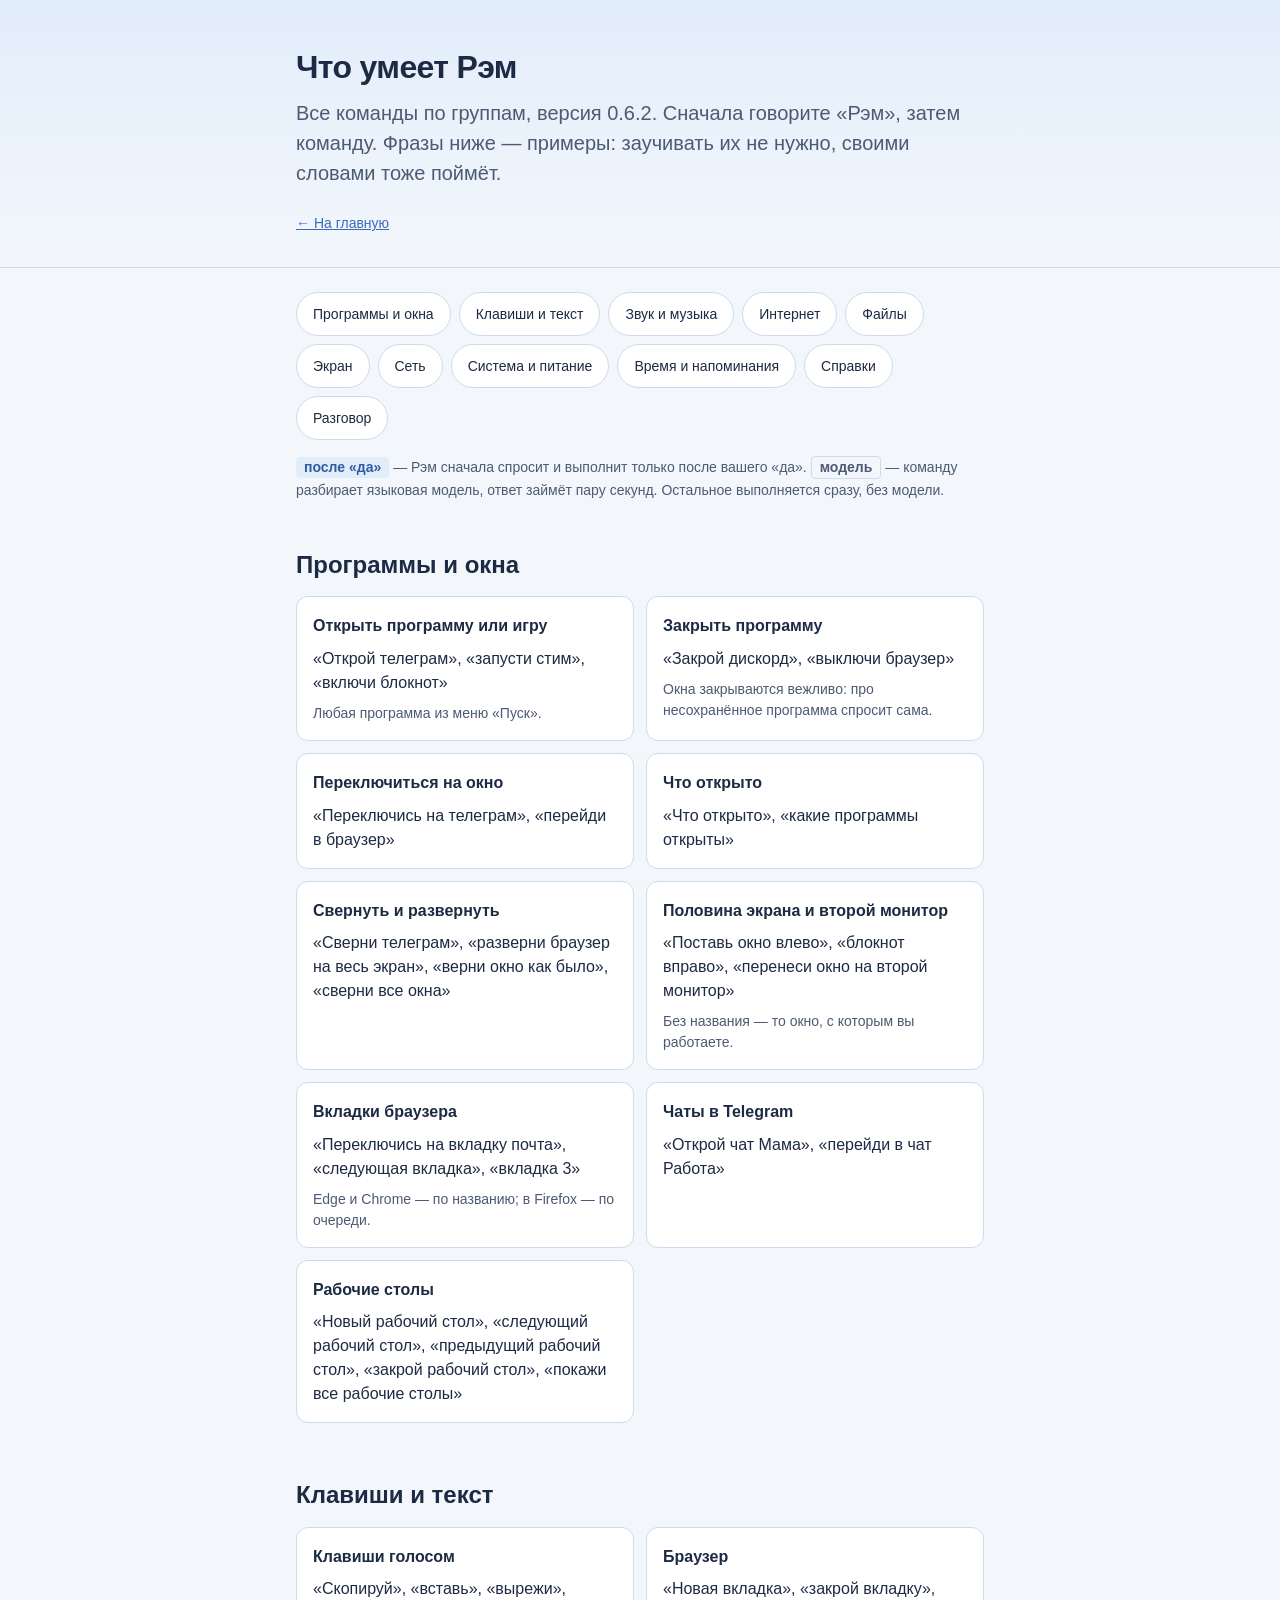
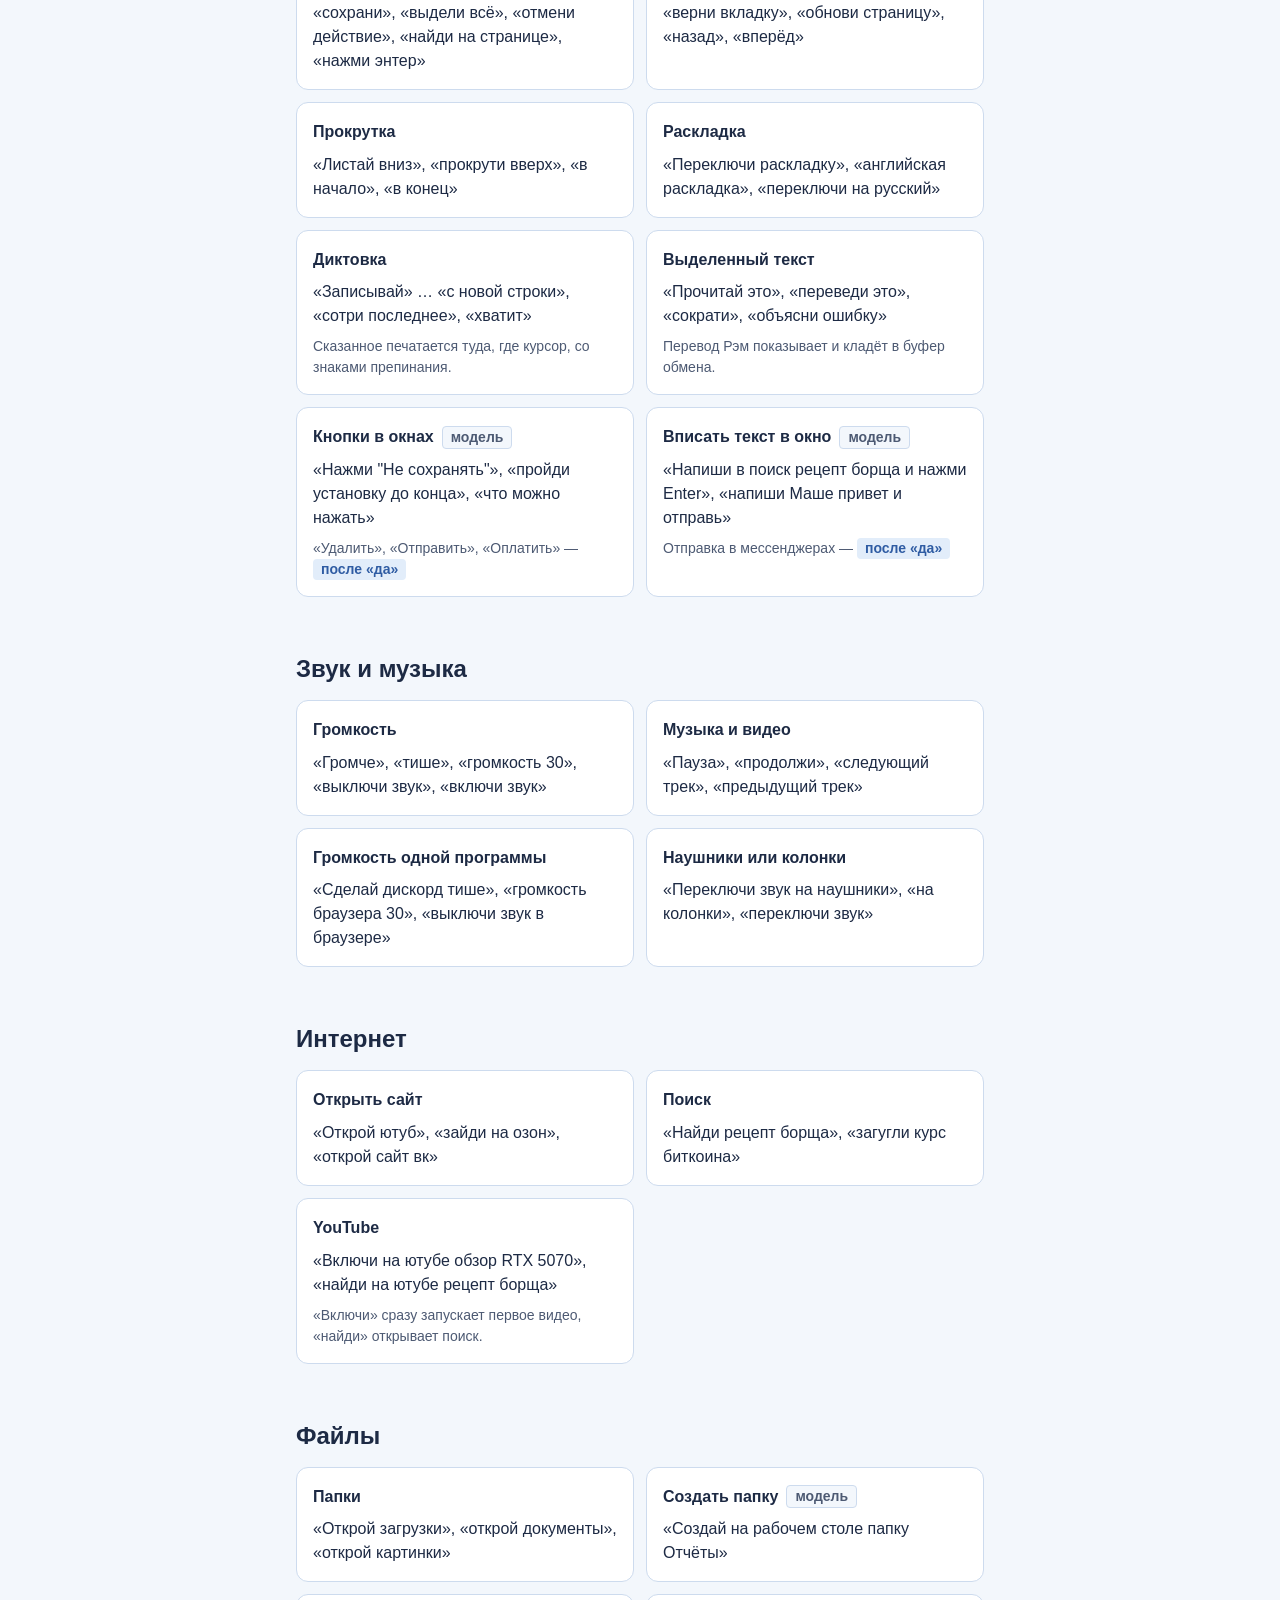
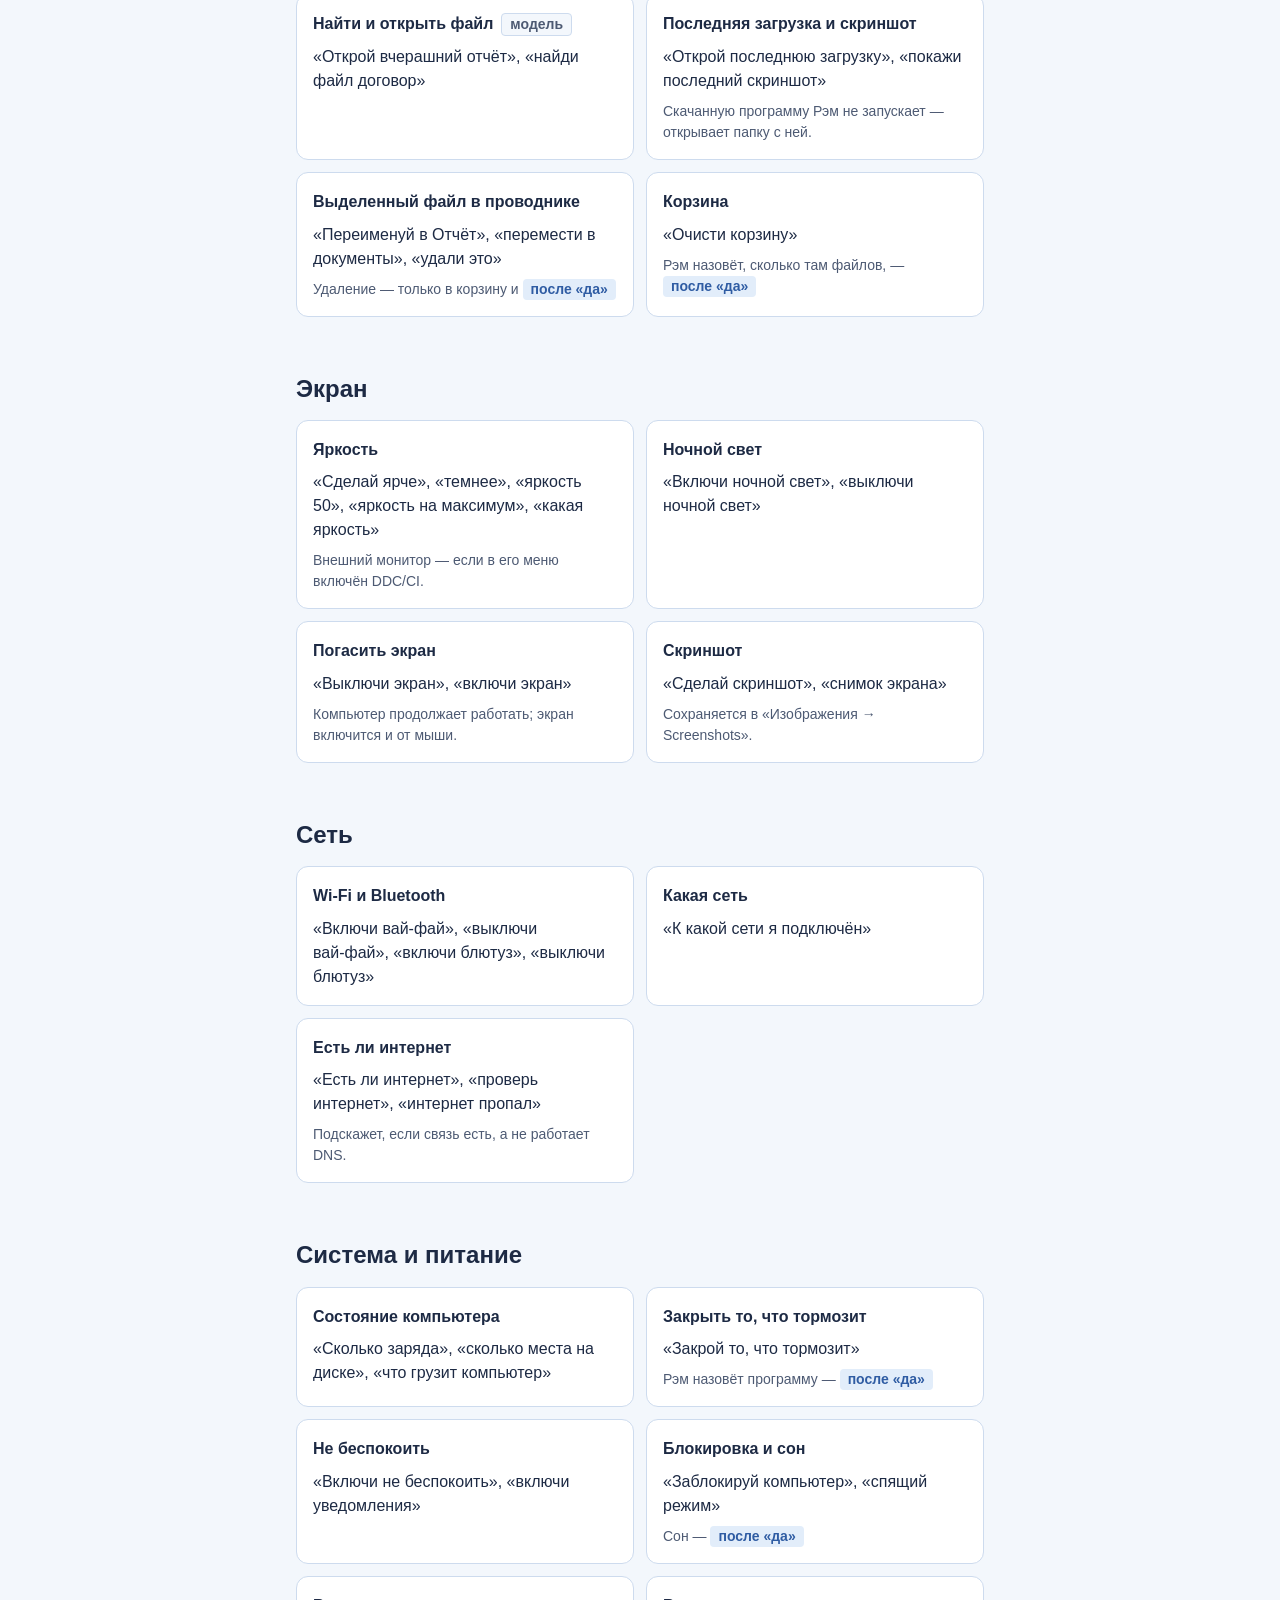
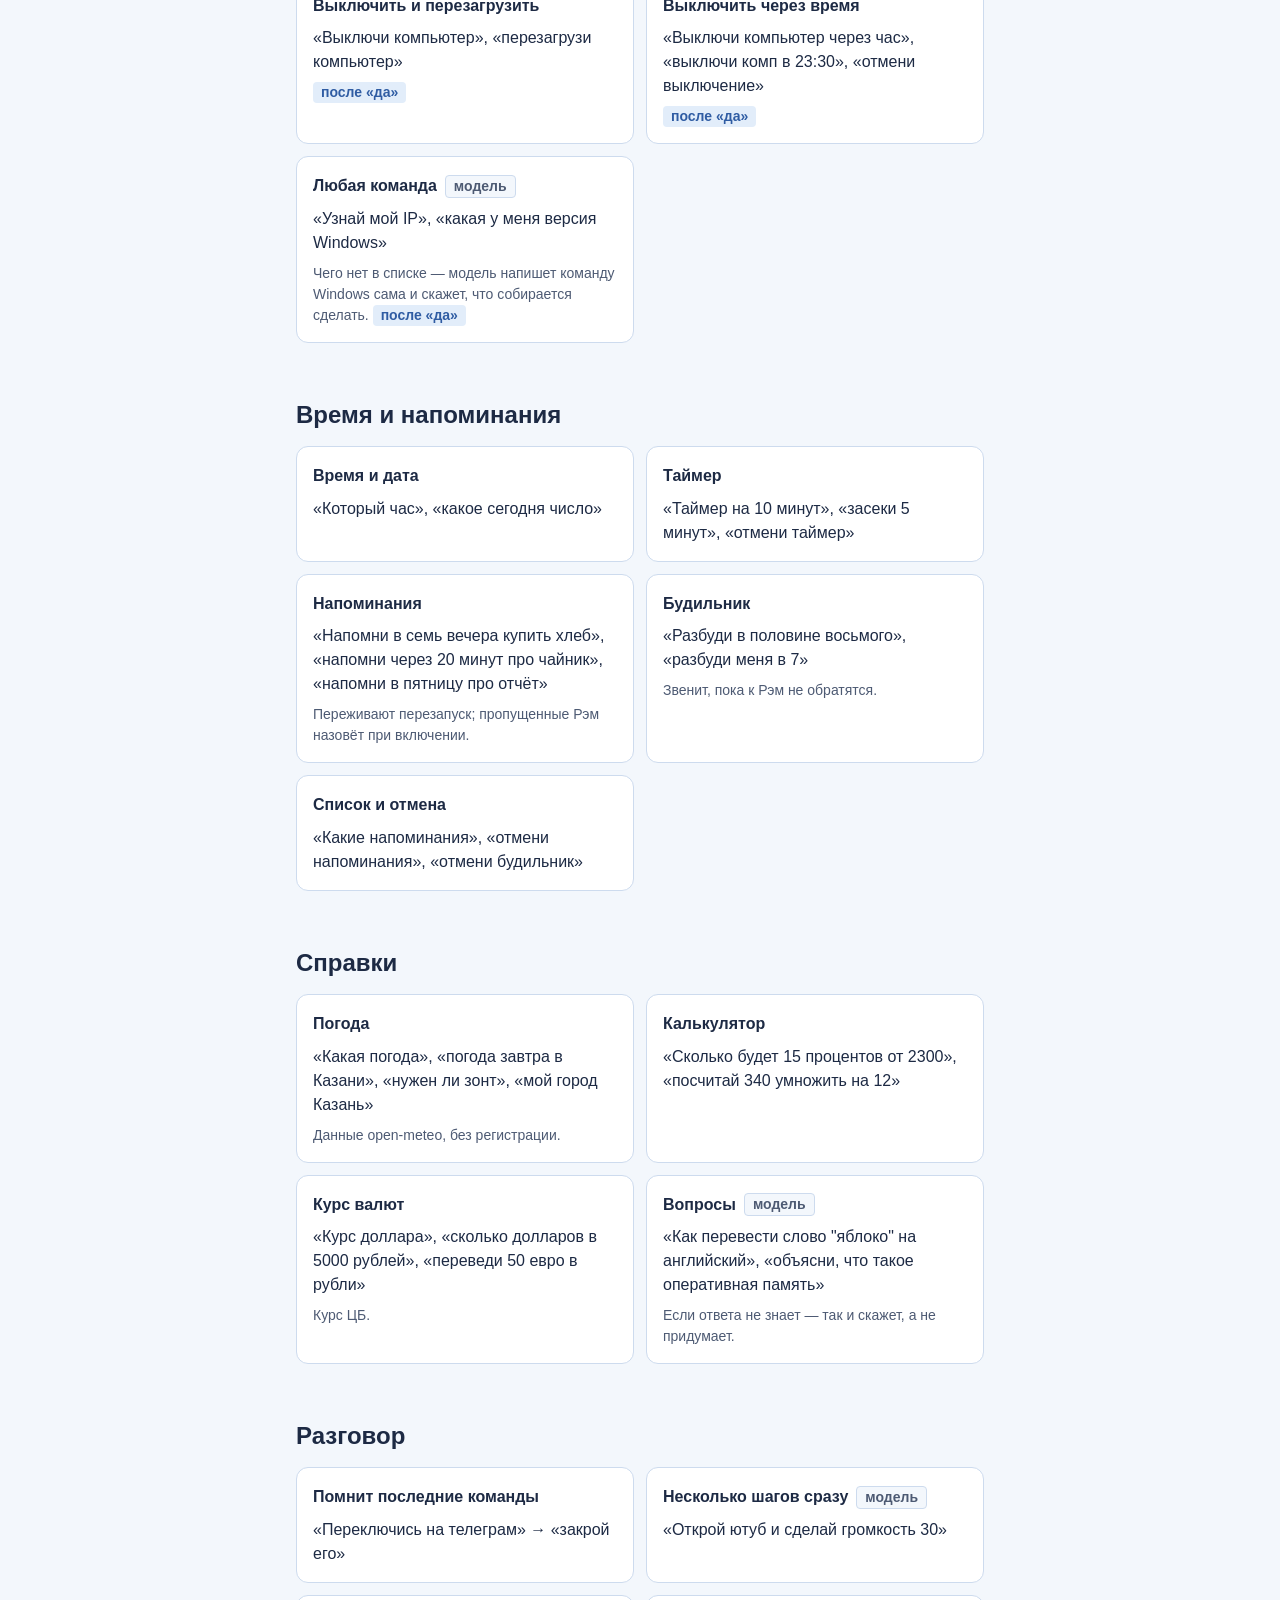
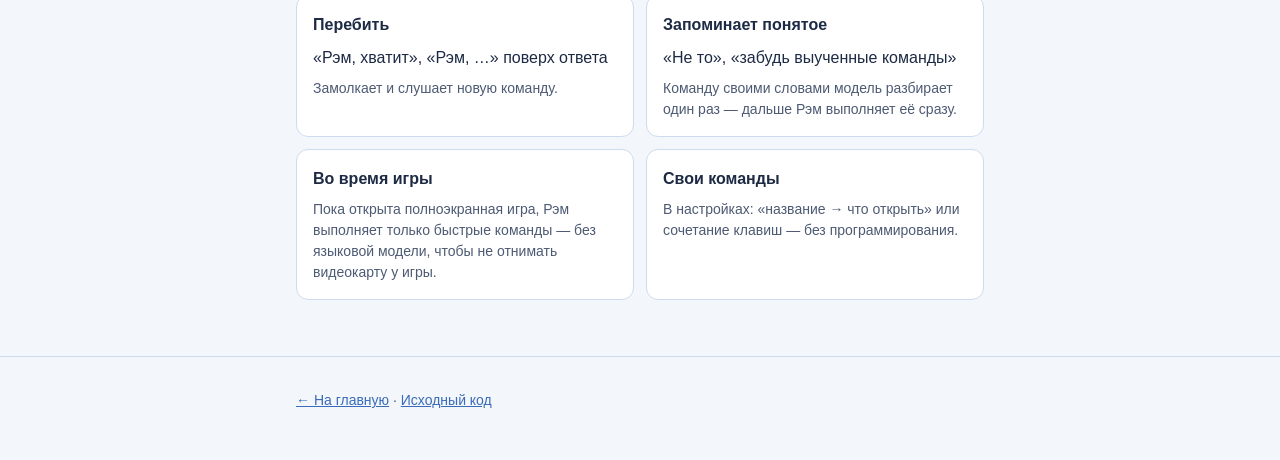
==== docs/commands.html @ add79f05 "Сайт: страница «Что умеет Рэм» — все команды по группам, ссылка с главной" ====
<!doctype html>
<html lang="ru">
<head>
<meta charset="utf-8">
<meta name="viewport" content="width=device-width, initial-scale=1">
<title>Что умеет Рэм — все команды</title>
<meta name="description" content="Все команды голосового помощника Рэм по группам: программы и окна, звук, файлы, экран, сеть, система, время, справки.">
<meta name="theme-color" content="#e2edfa">
<link rel="icon" href="icon.png" type="image/png">
<link rel="apple-touch-icon" href="apple-touch-icon.png">
<link rel="stylesheet" href="style.css">
</head>
<body>
<header class="hero">
  <div class="wrap">
    <h1>Что умеет Рэм</h1>
    <p class="lead">Все команды по группам, версия 0.6.2. Сначала говорите «Рэм», затем команду. Фразы ниже — примеры: заучивать их не нужно, своими словами тоже поймёт.</p>
    <p class="meta"><a href="./">← На главную</a></p>
  </div>
</header>

<main class="wrap">
  <nav class="toc" aria-label="Группы команд">
    <a href="#apps">Программы и окна</a>
    <a href="#keys">Клавиши и текст</a>
    <a href="#sound">Звук и музыка</a>
    <a href="#web">Интернет</a>
    <a href="#files">Файлы</a>
    <a href="#screen">Экран</a>
    <a href="#net">Сеть</a>
    <a href="#system">Система и питание</a>
    <a href="#time">Время и напоминания</a>
    <a href="#info">Справки</a>
    <a href="#talk">Разговор</a>
  </nav>

  <p class="hint"><span class="tag">после «да»</span> — Рэм сначала спросит и выполнит только после вашего «да». <span class="tag tag-model">модель</span> — команду разбирает языковая модель, ответ займёт пару секунд. Остальное выполняется сразу, без модели.</p>

  <section id="apps">
    <h2>Программы и окна</h2>
    <div class="cmds">
      <div class="cmd"><h3>Открыть программу или игру</h3><p class="say">«Открой телеграм», «запусти стим», «включи блокнот»</p><p>Любая программа из меню «Пуск».</p></div>
      <div class="cmd"><h3>Закрыть программу</h3><p class="say">«Закрой дискорд», «выключи браузер»</p><p>Окна закрываются вежливо: про несохранённое программа спросит сама.</p></div>
      <div class="cmd"><h3>Переключиться на окно</h3><p class="say">«Переключись на телеграм», «перейди в браузер»</p></div>
      <div class="cmd"><h3>Что открыто</h3><p class="say">«Что открыто», «какие программы открыты»</p></div>
      <div class="cmd"><h3>Свернуть и развернуть</h3><p class="say">«Сверни телеграм», «разверни браузер на весь экран», «верни окно как было», «сверни все окна»</p></div>
      <div class="cmd"><h3>Половина экрана и второй монитор</h3><p class="say">«Поставь окно влево», «блокнот вправо», «перенеси окно на второй монитор»</p><p>Без названия — то окно, с которым вы работаете.</p></div>
      <div class="cmd"><h3>Вкладки браузера</h3><p class="say">«Переключись на вкладку почта», «следующая вкладка», «вкладка 3»</p><p>Edge и Chrome — по названию; в Firefox — по очереди.</p></div>
      <div class="cmd"><h3>Чаты в Telegram</h3><p class="say">«Открой чат Мама», «перейди в чат Работа»</p></div>
      <div class="cmd"><h3>Рабочие столы</h3><p class="say">«Новый рабочий стол», «следующий рабочий стол», «предыдущий рабочий стол», «закрой рабочий стол», «покажи все рабочие столы»</p></div>
    </div>
  </section>

  <section id="keys">
    <h2>Клавиши и текст</h2>
    <div class="cmds">
      <div class="cmd"><h3>Клавиши голосом</h3><p class="say">«Скопируй», «вставь», «вырежи», «сохрани», «выдели всё», «отмени действие», «найди на странице», «нажми энтер»</p></div>
      <div class="cmd"><h3>Браузер</h3><p class="say">«Новая вкладка», «закрой вкладку», «верни вкладку», «обнови страницу», «назад», «вперёд»</p></div>
      <div class="cmd"><h3>Прокрутка</h3><p class="say">«Листай вниз», «прокрути вверх», «в начало», «в конец»</p></div>
      <div class="cmd"><h3>Раскладка</h3><p class="say">«Переключи раскладку», «английская раскладка», «переключи на русский»</p></div>
      <div class="cmd"><h3>Диктовка</h3><p class="say">«Записывай» … «с новой строки», «сотри последнее», «хватит»</p><p>Сказанное печатается туда, где курсор, со знаками препинания.</p></div>
      <div class="cmd"><h3>Выделенный текст</h3><p class="say">«Прочитай это», «переведи это», «сократи», «объясни ошибку»</p><p>Перевод Рэм показывает и кладёт в буфер обмена.</p></div>
      <div class="cmd"><h3>Кнопки в окнах <span class="tag tag-model">модель</span></h3><p class="say">«Нажми "Не сохранять"», «пройди установку до конца», «что можно нажать»</p><p>«Удалить», «Отправить», «Оплатить» — <span class="tag">после «да»</span></p></div>
      <div class="cmd"><h3>Вписать текст в окно <span class="tag tag-model">модель</span></h3><p class="say">«Напиши в поиск рецепт борща и нажми Enter», «напиши Маше привет и отправь»</p><p>Отправка в мессенджерах — <span class="tag">после «да»</span></p></div>
    </div>
  </section>

  <section id="sound">
    <h2>Звук и музыка</h2>
    <div class="cmds">
      <div class="cmd"><h3>Громкость</h3><p class="say">«Громче», «тише», «громкость 30», «выключи звук», «включи звук»</p></div>
      <div class="cmd"><h3>Музыка и видео</h3><p class="say">«Пауза», «продолжи», «следующий трек», «предыдущий трек»</p></div>
      <div class="cmd"><h3>Громкость одной программы</h3><p class="say">«Сделай дискорд тише», «громкость браузера 30», «выключи звук в браузере»</p></div>
      <div class="cmd"><h3>Наушники или колонки</h3><p class="say">«Переключи звук на наушники», «на колонки», «переключи звук»</p></div>
    </div>
  </section>

  <section id="web">
    <h2>Интернет</h2>
    <div class="cmds">
      <div class="cmd"><h3>Открыть сайт</h3><p class="say">«Открой ютуб», «зайди на озон», «открой сайт вк»</p></div>
      <div class="cmd"><h3>Поиск</h3><p class="say">«Найди рецепт борща», «загугли курс биткоина»</p></div>
      <div class="cmd"><h3>YouTube</h3><p class="say">«Включи на ютубе обзор RTX 5070», «найди на ютубе рецепт борща»</p><p>«Включи» сразу запускает первое видео, «найди» открывает поиск.</p></div>
    </div>
  </section>

  <section id="files">
    <h2>Файлы</h2>
    <div class="cmds">
      <div class="cmd"><h3>Папки</h3><p class="say">«Открой загрузки», «открой документы», «открой картинки»</p></div>
      <div class="cmd"><h3>Создать папку <span class="tag tag-model">модель</span></h3><p class="say">«Создай на рабочем столе папку Отчёты»</p></div>
      <div class="cmd"><h3>Найти и открыть файл <span class="tag tag-model">модель</span></h3><p class="say">«Открой вчерашний отчёт», «найди файл договор»</p></div>
      <div class="cmd"><h3>Последняя загрузка и скриншот</h3><p class="say">«Открой последнюю загрузку», «покажи последний скриншот»</p><p>Скачанную программу Рэм не запускает — открывает папку с ней.</p></div>
      <div class="cmd"><h3>Выделенный файл в проводнике</h3><p class="say">«Переименуй в Отчёт», «перемести в документы», «удали это»</p><p>Удаление — только в корзину и <span class="tag">после «да»</span></p></div>
      <div class="cmd"><h3>Корзина</h3><p class="say">«Очисти корзину»</p><p>Рэм назовёт, сколько там файлов, — <span class="tag">после «да»</span></p></div>
    </div>
  </section>

  <section id="screen">
    <h2>Экран</h2>
    <div class="cmds">
      <div class="cmd"><h3>Яркость</h3><p class="say">«Сделай ярче», «темнее», «яркость 50», «яркость на максимум», «какая яркость»</p><p>Внешний монитор — если в его меню включён DDC/CI.</p></div>
      <div class="cmd"><h3>Ночной свет</h3><p class="say">«Включи ночной свет», «выключи ночной свет»</p></div>
      <div class="cmd"><h3>Погасить экран</h3><p class="say">«Выключи экран», «включи экран»</p><p>Компьютер продолжает работать; экран включится и от мыши.</p></div>
      <div class="cmd"><h3>Скриншот</h3><p class="say">«Сделай скриншот», «снимок экрана»</p><p>Сохраняется в «Изображения → Screenshots».</p></div>
    </div>
  </section>

  <section id="net">
    <h2>Сеть</h2>
    <div class="cmds">
      <div class="cmd"><h3>Wi‑Fi и Bluetooth</h3><p class="say">«Включи вай‑фай», «выключи вай‑фай», «включи блютуз», «выключи блютуз»</p></div>
      <div class="cmd"><h3>Какая сеть</h3><p class="say">«К какой сети я подключён»</p></div>
      <div class="cmd"><h3>Есть ли интернет</h3><p class="say">«Есть ли интернет», «проверь интернет», «интернет пропал»</p><p>Подскажет, если связь есть, а не работает DNS.</p></div>
    </div>
  </section>

  <section id="system">
    <h2>Система и питание</h2>
    <div class="cmds">
      <div class="cmd"><h3>Состояние компьютера</h3><p class="say">«Сколько заряда», «сколько места на диске», «что грузит компьютер»</p></div>
      <div class="cmd"><h3>Закрыть то, что тормозит</h3><p class="say">«Закрой то, что тормозит»</p><p>Рэм назовёт программу — <span class="tag">после «да»</span></p></div>
      <div class="cmd"><h3>Не беспокоить</h3><p class="say">«Включи не беспокоить», «включи уведомления»</p></div>
      <div class="cmd"><h3>Блокировка и сон</h3><p class="say">«Заблокируй компьютер», «спящий режим»</p><p>Сон — <span class="tag">после «да»</span></p></div>
      <div class="cmd"><h3>Выключить и перезагрузить</h3><p class="say">«Выключи компьютер», «перезагрузи компьютер»</p><p><span class="tag">после «да»</span></p></div>
      <div class="cmd"><h3>Выключить через время</h3><p class="say">«Выключи компьютер через час», «выключи комп в 23:30», «отмени выключение»</p><p><span class="tag">после «да»</span></p></div>
      <div class="cmd"><h3>Любая команда <span class="tag tag-model">модель</span></h3><p class="say">«Узнай мой IP», «какая у меня версия Windows»</p><p>Чего нет в списке — модель напишет команду Windows сама и скажет, что собирается сделать. <span class="tag">после «да»</span></p></div>
    </div>
  </section>

  <section id="time">
    <h2>Время и напоминания</h2>
    <div class="cmds">
      <div class="cmd"><h3>Время и дата</h3><p class="say">«Который час», «какое сегодня число»</p></div>
      <div class="cmd"><h3>Таймер</h3><p class="say">«Таймер на 10 минут», «засеки 5 минут», «отмени таймер»</p></div>
      <div class="cmd"><h3>Напоминания</h3><p class="say">«Напомни в семь вечера купить хлеб», «напомни через 20 минут про чайник», «напомни в пятницу про отчёт»</p><p>Переживают перезапуск; пропущенные Рэм назовёт при включении.</p></div>
      <div class="cmd"><h3>Будильник</h3><p class="say">«Разбуди в половине восьмого», «разбуди меня в 7»</p><p>Звенит, пока к Рэм не обратятся.</p></div>
      <div class="cmd"><h3>Список и отмена</h3><p class="say">«Какие напоминания», «отмени напоминания», «отмени будильник»</p></div>
    </div>
  </section>

  <section id="info">
    <h2>Справки</h2>
    <div class="cmds">
      <div class="cmd"><h3>Погода</h3><p class="say">«Какая погода», «погода завтра в Казани», «нужен ли зонт», «мой город Казань»</p><p>Данные open-meteo, без регистрации.</p></div>
      <div class="cmd"><h3>Калькулятор</h3><p class="say">«Сколько будет 15 процентов от 2300», «посчитай 340 умножить на 12»</p></div>
      <div class="cmd"><h3>Курс валют</h3><p class="say">«Курс доллара», «сколько долларов в 5000 рублей», «переведи 50 евро в рубли»</p><p>Курс ЦБ.</p></div>
      <div class="cmd"><h3>Вопросы <span class="tag tag-model">модель</span></h3><p class="say">«Как перевести слово "яблоко" на английский», «объясни, что такое оперативная память»</p><p>Если ответа не знает — так и скажет, а не придумает.</p></div>
    </div>
  </section>

  <section id="talk">
    <h2>Разговор</h2>
    <div class="cmds">
      <div class="cmd"><h3>Помнит последние команды</h3><p class="say">«Переключись на телеграм» → «закрой его»</p></div>
      <div class="cmd"><h3>Несколько шагов сразу <span class="tag tag-model">модель</span></h3><p class="say">«Открой ютуб и сделай громкость 30»</p></div>
      <div class="cmd"><h3>Перебить</h3><p class="say">«Рэм, хватит», «Рэм, …» поверх ответа</p><p>Замолкает и слушает новую команду.</p></div>
      <div class="cmd"><h3>Запоминает понятое</h3><p class="say">«Не то», «забудь выученные команды»</p><p>Команду своими словами модель разбирает один раз — дальше Рэм выполняет её сразу.</p></div>
      <div class="cmd"><h3>Во время игры</h3><p>Пока открыта полноэкранная игра, Рэм выполняет только быстрые команды — без языковой модели, чтобы не отнимать видеокарту у игры.</p></div>
      <div class="cmd"><h3>Свои команды</h3><p>В настройках: «название → что открыть» или сочетание клавиш — без программирования.</p></div>
    </div>
  </section>
</main>

<footer><div class="wrap"><a href="./">← На главную</a> · <a href="https://github.com/KennyS44/rem-assistant">Исходный код</a></div></footer>
</body>
</html>
---- docs/style.css ----
/* Рэм — сайт. Шкалы: шрифт 14/16/20/24/32, отступы 4/8/12/16/24/32/48. */
:root {
  /* тема «Рем» — те же цвета, что в окнах программы (rem/look.py) */
  --bg: #f3f7fc;
  --surface: #ffffff;
  --line: #cddbee;
  --text: #1d2a44;      /* 13.6:1 на фоне */
  --muted: #4d5a73;     /* 6.6:1 */
  --accent: #3a6bb8;    /* 4.9:1 на фоне, белый текст на нём — 5.2:1 */
  --accent-dark: #2f5ca3;
  --accent-soft: #e2edfa;
  --font: -apple-system, BlinkMacSystemFont, "Segoe UI", Roboto, Arial, sans-serif;
  --mono: ui-monospace, "SF Mono", Consolas, monospace;
  --ease: cubic-bezier(0.22, 0.61, 0.36, 1);
}

* { box-sizing: border-box; }
html { -webkit-text-size-adjust: 100%; }
body { margin: 0; background: var(--bg); color: var(--text); font: 16px/1.6 var(--font); overflow-x: hidden; }
a { color: var(--accent); }
:focus-visible { outline: 2px solid var(--accent); outline-offset: 2px; border-radius: 4px; }

.wrap { max-width: 720px; margin: 0 auto; padding: 0 16px; }

/* ——— шапка ——— */
.hero { padding: 48px 0 32px; border-bottom: 1px solid var(--line);
        background: linear-gradient(180deg, var(--accent-soft), var(--bg)); }
.logo { display: block; margin-bottom: 16px; border-radius: 50%; box-shadow: 0 4px 16px rgba(58, 107, 184, 0.25); }
h1 { margin: 0 0 12px; font-size: 32px; line-height: 1.2; letter-spacing: -0.02em; }
.lead { margin: 0 0 24px; font-size: 20px; line-height: 1.5; color: var(--muted); }
.cta { display: flex; flex-wrap: wrap; gap: 12px; }
.meta { margin: 12px 0 0; font-size: 14px; color: var(--muted); }
.notice { margin: 24px 0 0; padding: 12px 16px; font-size: 14px; color: var(--muted);
          background: var(--surface); border-left: 3px solid var(--accent); border-radius: 0 8px 8px 0; }

.btn {
  display: inline-flex; align-items: center; min-height: 44px; padding: 8px 24px;
  font: 600 16px/1.25 var(--font); color: var(--text); text-decoration: none; text-align: center; background: var(--surface);
  border: 1px solid var(--line); border-radius: 8px;
  transition: background 0.2s var(--ease), border-color 0.2s var(--ease), transform 0.2s var(--ease);
}
.btn:hover { border-color: var(--accent); transform: translateY(-1px); }
.btn-primary { background: var(--accent); border-color: var(--accent); color: #fff; }
.btn-primary:hover { background: var(--accent-dark); border-color: var(--accent-dark); }

/* ——— разделы ——— */
section { padding: 32px 0 8px; }
h2 { margin: 0 0 16px; font-size: 24px; line-height: 1.3; }
h3 { margin: 0 0 8px; font-size: 16px; }
p { margin: 0 0 16px; }
strong { color: var(--text); }
code { font: 14px var(--mono); padding: 2px 4px; background: var(--surface); border: 1px solid var(--line); border-radius: 4px; }

.phrases { margin-bottom: 16px; }
.phrases p { margin: 0 0 8px; padding: 12px 16px; background: var(--surface); border-radius: 8px; }
.wake { color: var(--accent); font-weight: 600; }

.voices { display: grid; gap: 12px; margin-bottom: 16px; }
.voice { padding: 16px; background: var(--surface); border: 1px solid var(--line); border-radius: 12px; }
.voice p { margin: 0 0 12px; font-size: 14px; line-height: 1.5; color: var(--muted); }
.voice audio { display: block; width: 100%; height: 44px; color-scheme: light; }

.grid { display: grid; grid-template-columns: repeat(auto-fill, minmax(200px, 1fr)); gap: 12px; margin-bottom: 16px; }
.card { padding: 16px; background: var(--surface); border: 1px solid var(--line); border-radius: 12px; }
.card p { margin: 0; font-size: 14px; line-height: 1.5; color: var(--muted); }

.steps { margin: 0 0 16px; padding-left: 24px; }
.steps li { margin-bottom: 12px; }
.list { margin: 0 0 16px; padding-left: 24px; }
.list li { margin-bottom: 8px; }
.hint { font-size: 14px; color: var(--muted); }

.table-wrap { overflow-x: auto; margin-bottom: 16px; border: 1px solid var(--line); border-radius: 12px; }
table { width: 100%; border-collapse: collapse; font-size: 14px; }
th, td { padding: 12px; text-align: left; vertical-align: top; border-bottom: 1px solid var(--line); }
thead th { background: var(--surface); white-space: nowrap; }
tbody tr:last-child th, tbody tr:last-child td { border-bottom: 0; }
tbody th { font-weight: 600; white-space: nowrap; }

details { margin-bottom: 8px; padding: 0 16px; background: var(--surface); border-radius: 8px; }
summary { display: flex; align-items: center; min-height: 48px; padding: 12px 0; cursor: pointer; font-weight: 600; }
details p { margin: 0 0 16px; color: var(--muted); }
details, .phrases p { border: 1px solid var(--line); }

.shots { display: grid; grid-template-columns: repeat(auto-fit, minmax(280px, 1fr)); gap: 12px; margin-bottom: 16px; }
.shots figure { margin: 0; }
.shots img { display: block; max-width: 100%; height: auto; border: 1px solid var(--line); border-radius: 8px; }
.shots figcaption { margin-top: 8px; font-size: 14px; color: var(--muted); }

/* ——— все команды (commands.html) ——— */
.toc { display: flex; flex-wrap: wrap; gap: 8px; padding: 24px 0 16px; }
.toc a { display: inline-flex; align-items: center; min-height: 44px; padding: 8px 16px; font-size: 14px;
         text-decoration: none; color: var(--text); background: var(--surface); border: 1px solid var(--line);
         border-radius: 24px; transition: border-color 0.2s var(--ease), background 0.2s var(--ease); }
.toc a:hover { border-color: var(--accent); background: var(--accent-soft); }
html { scroll-behavior: smooth; }
section[id] { scroll-margin-top: 16px; }
.cmds { display: grid; grid-template-columns: repeat(auto-fill, minmax(320px, 1fr)); gap: 12px; margin-bottom: 16px; }
.cmd { padding: 16px; background: var(--surface); border: 1px solid var(--line); border-radius: 12px; }
.cmd h3 { display: flex; flex-wrap: wrap; align-items: center; gap: 8px; }
.cmd p { margin: 0 0 8px; font-size: 14px; line-height: 1.5; color: var(--muted); }
.cmd p:last-child { margin-bottom: 0; }
.cmd .say { font-size: 16px; color: var(--text); }
.tag { display: inline-block; padding: 0 8px; font-size: 14px; font-weight: 600; line-height: 1.5; white-space: nowrap;
       color: var(--accent-dark); background: var(--accent-soft); border-radius: 4px; }
.tag-model { color: var(--muted); background: var(--bg); border: 1px solid var(--line); }

footer { padding: 32px 16px 48px; font-size: 14px; color: var(--muted); border-top: 1px solid var(--line); margin-top: 32px; }

@media (max-width: 560px) {
  .hero { padding: 32px 0 24px; }
  h1 { font-size: 24px; }
  .lead { font-size: 16px; }
  .btn { flex: 1; justify-content: center; }
}
@media (prefers-reduced-motion: reduce) { * { transition: none !important; } html { scroll-behavior: auto; } }
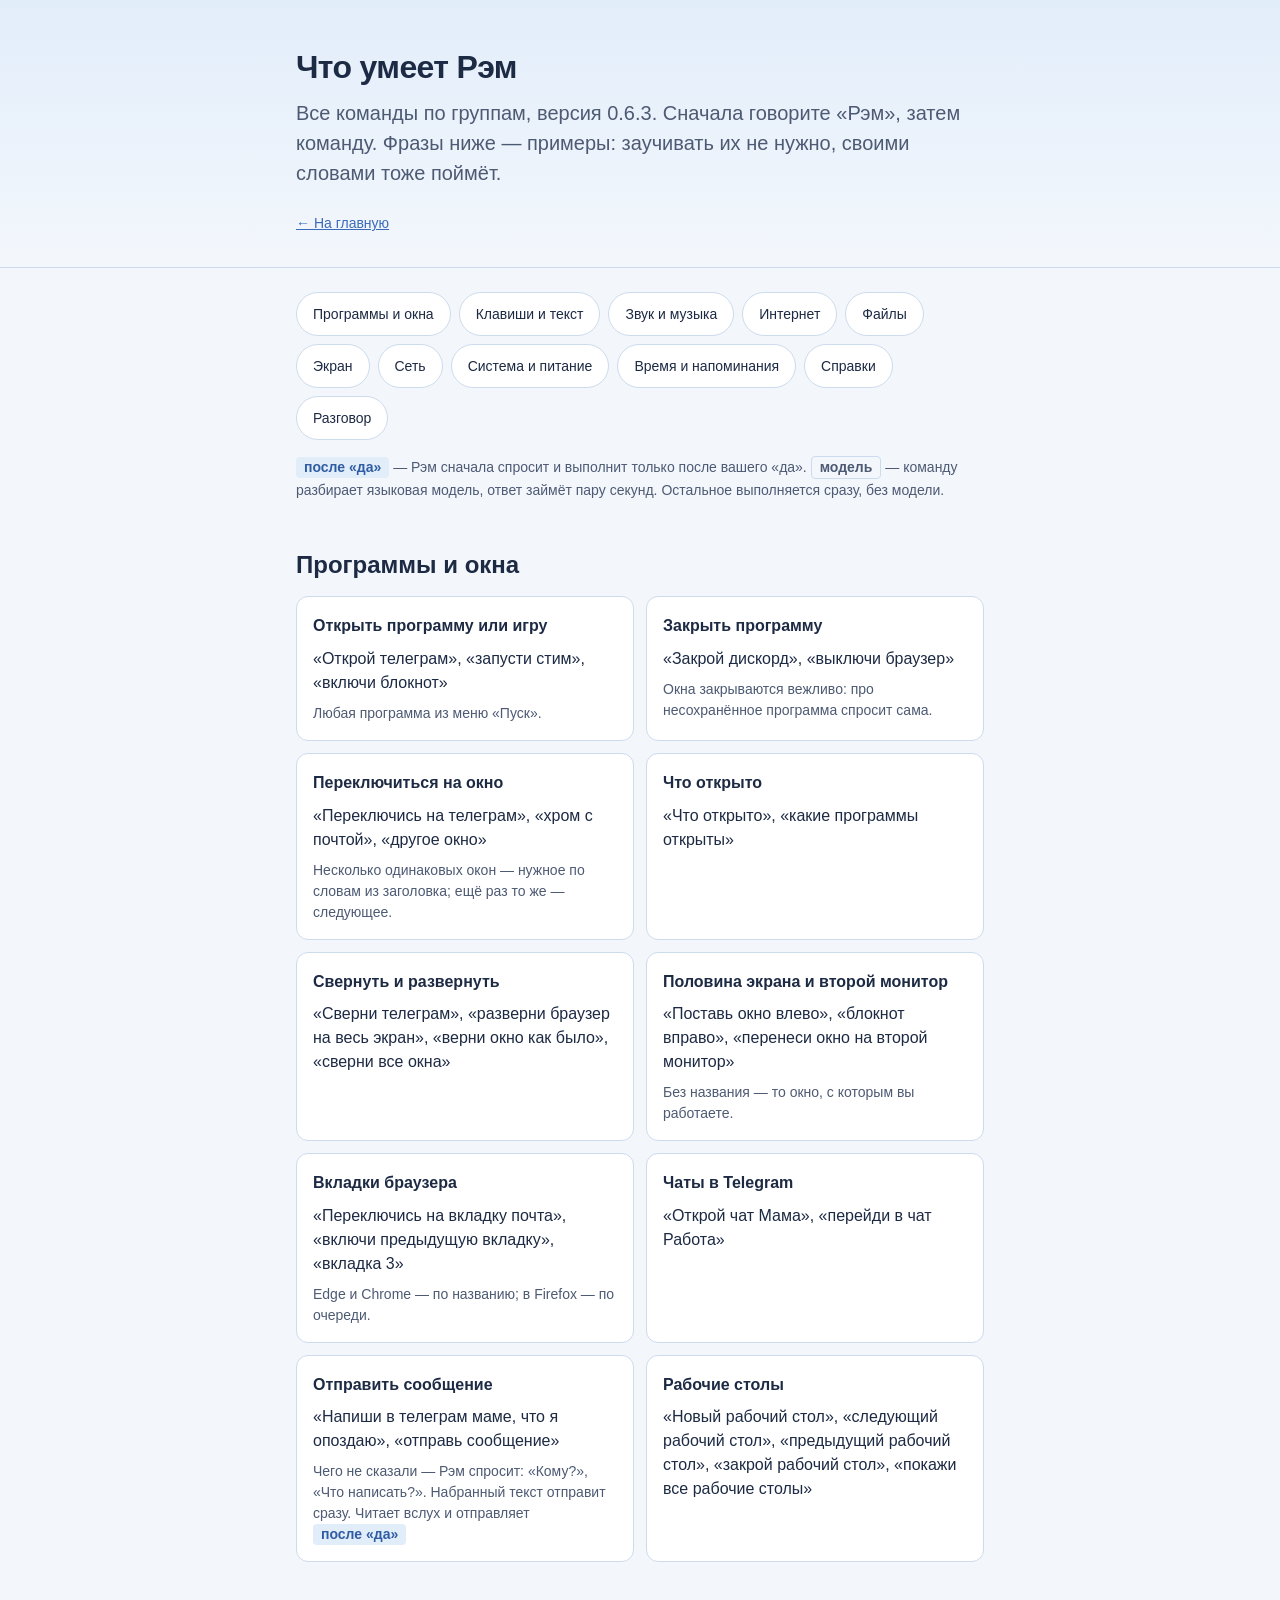
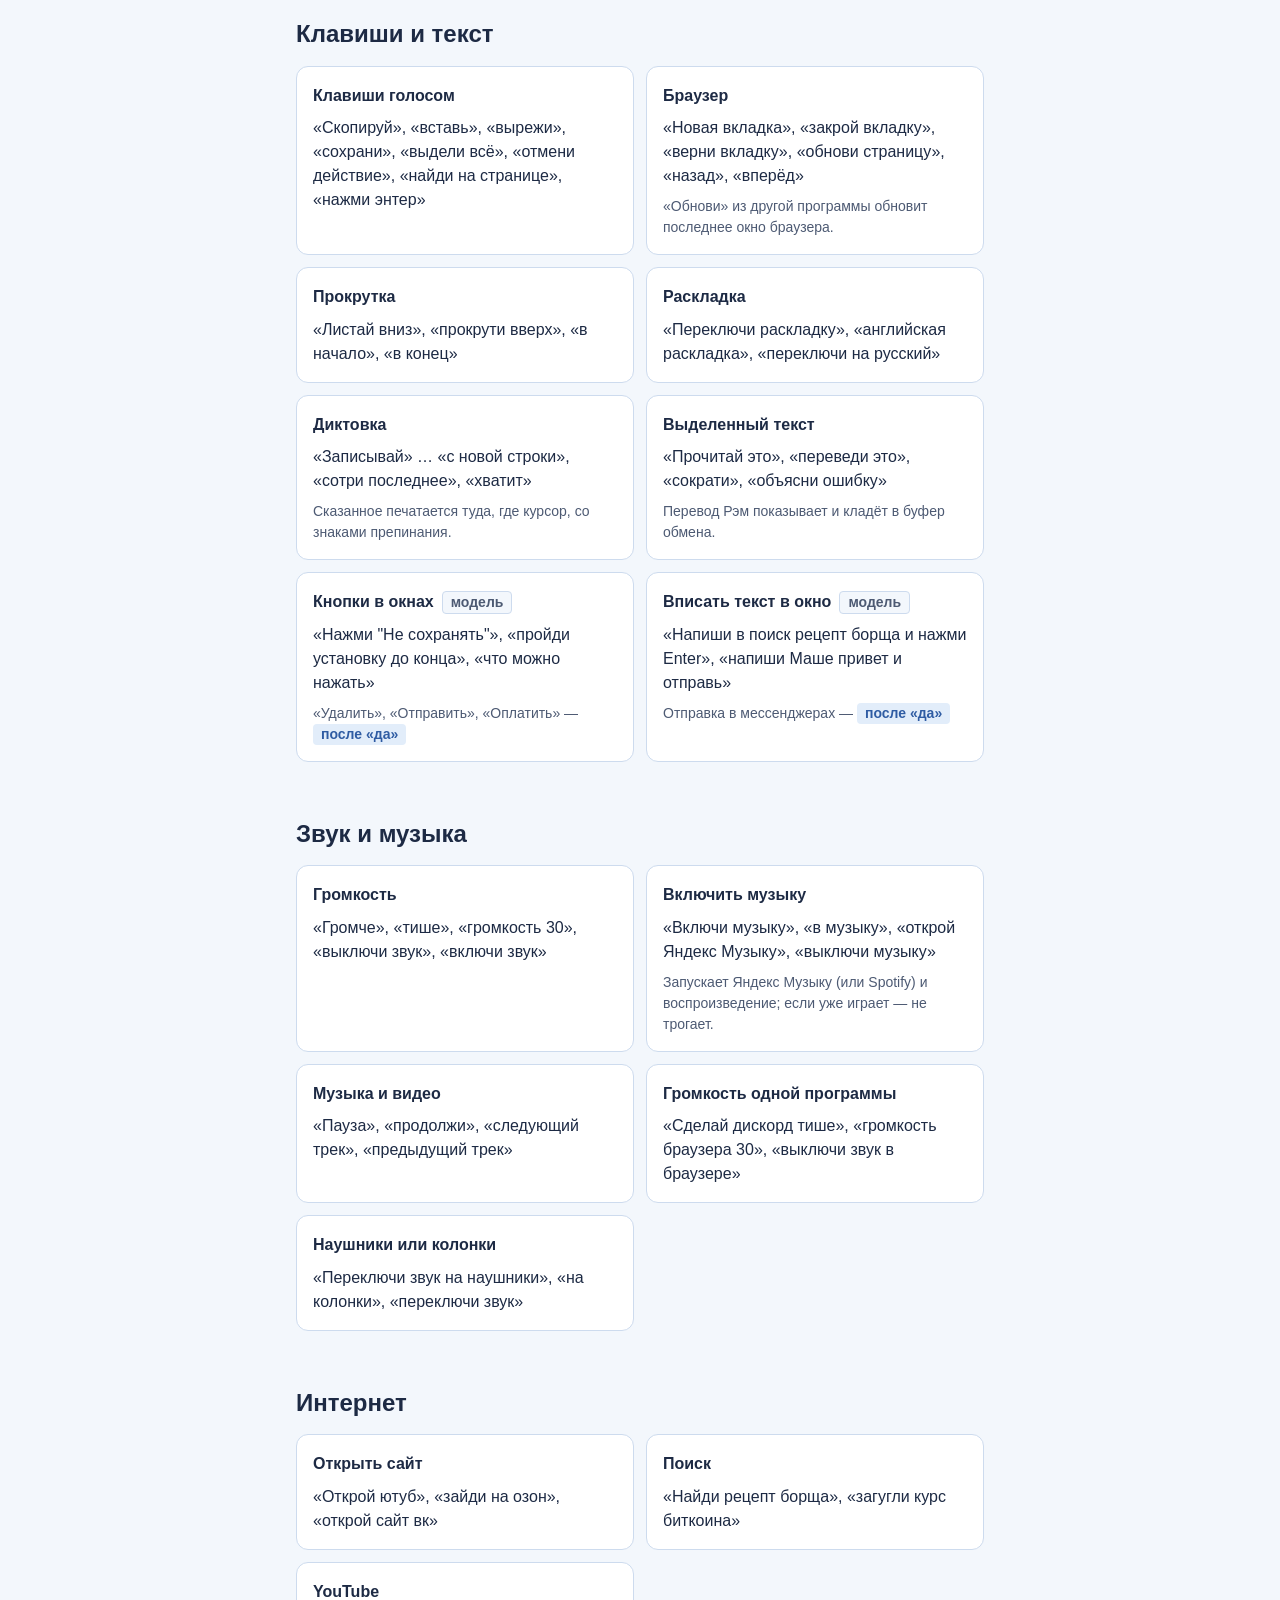
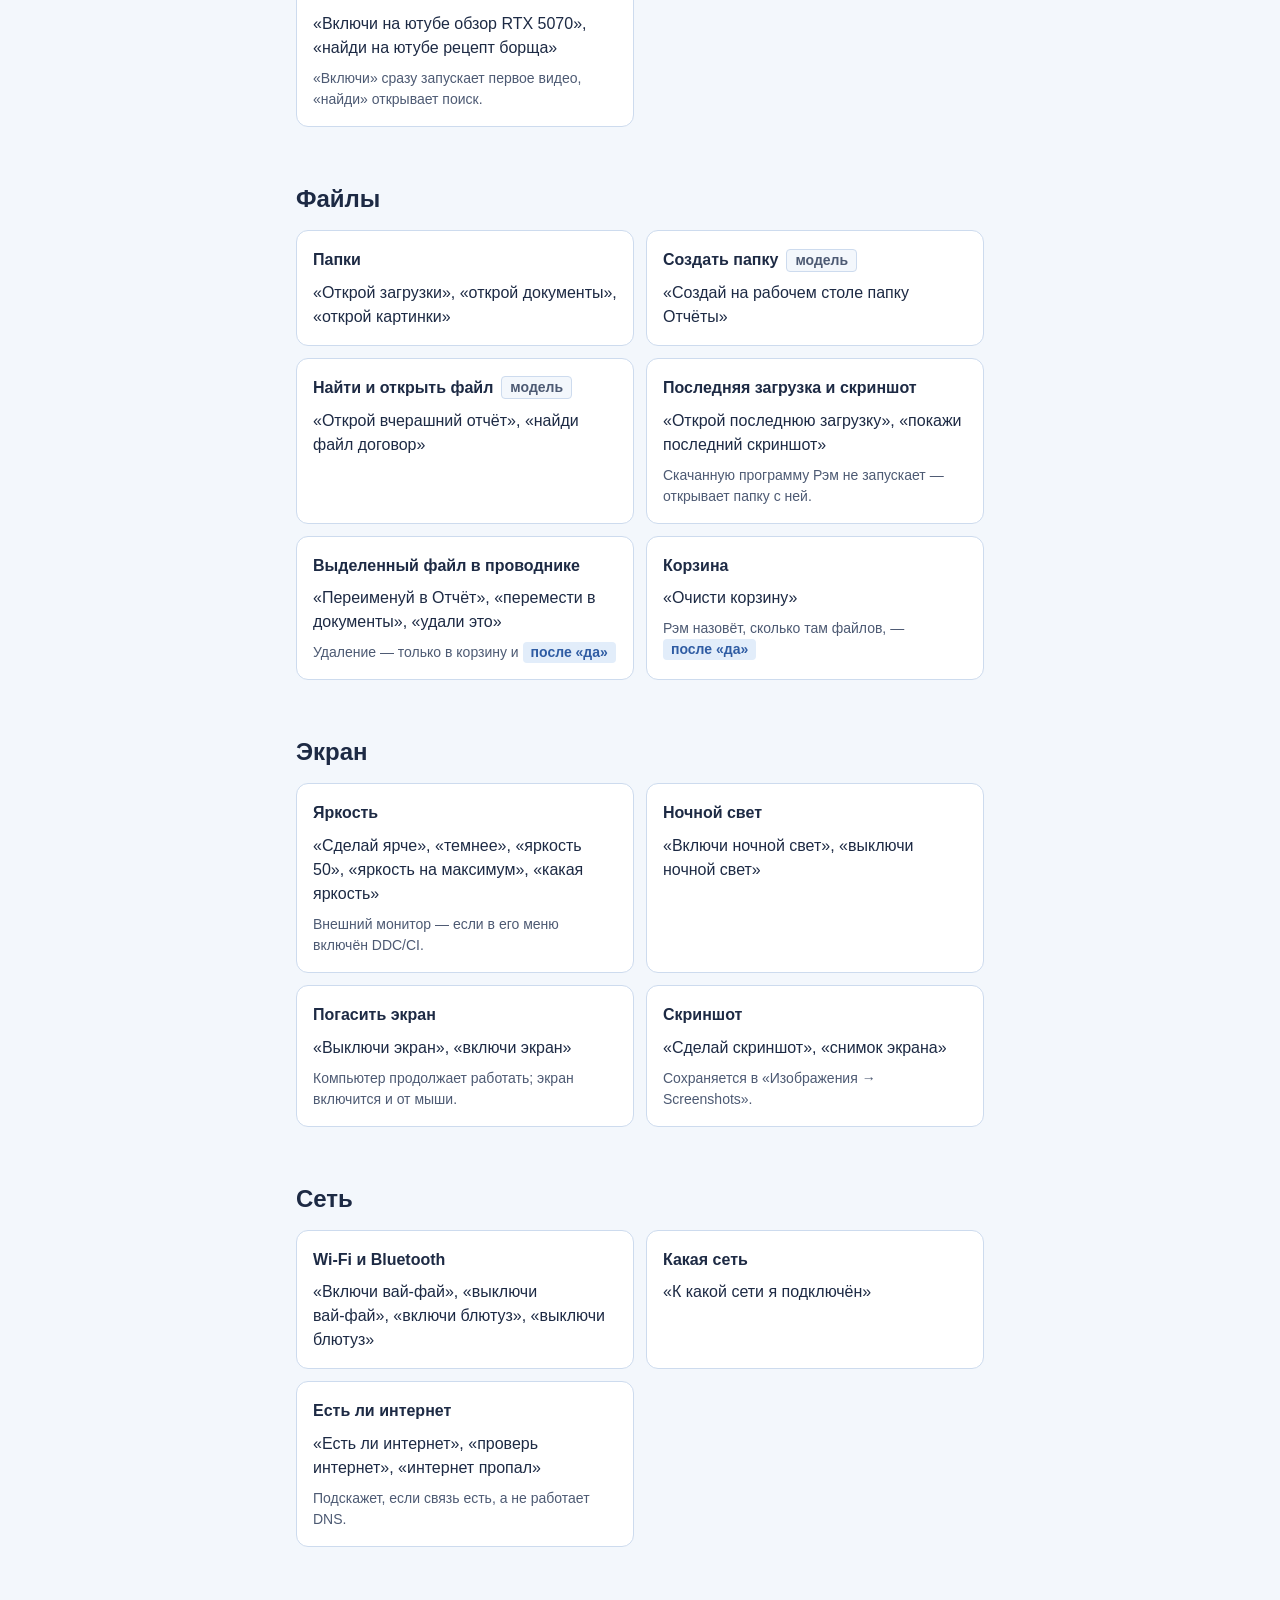
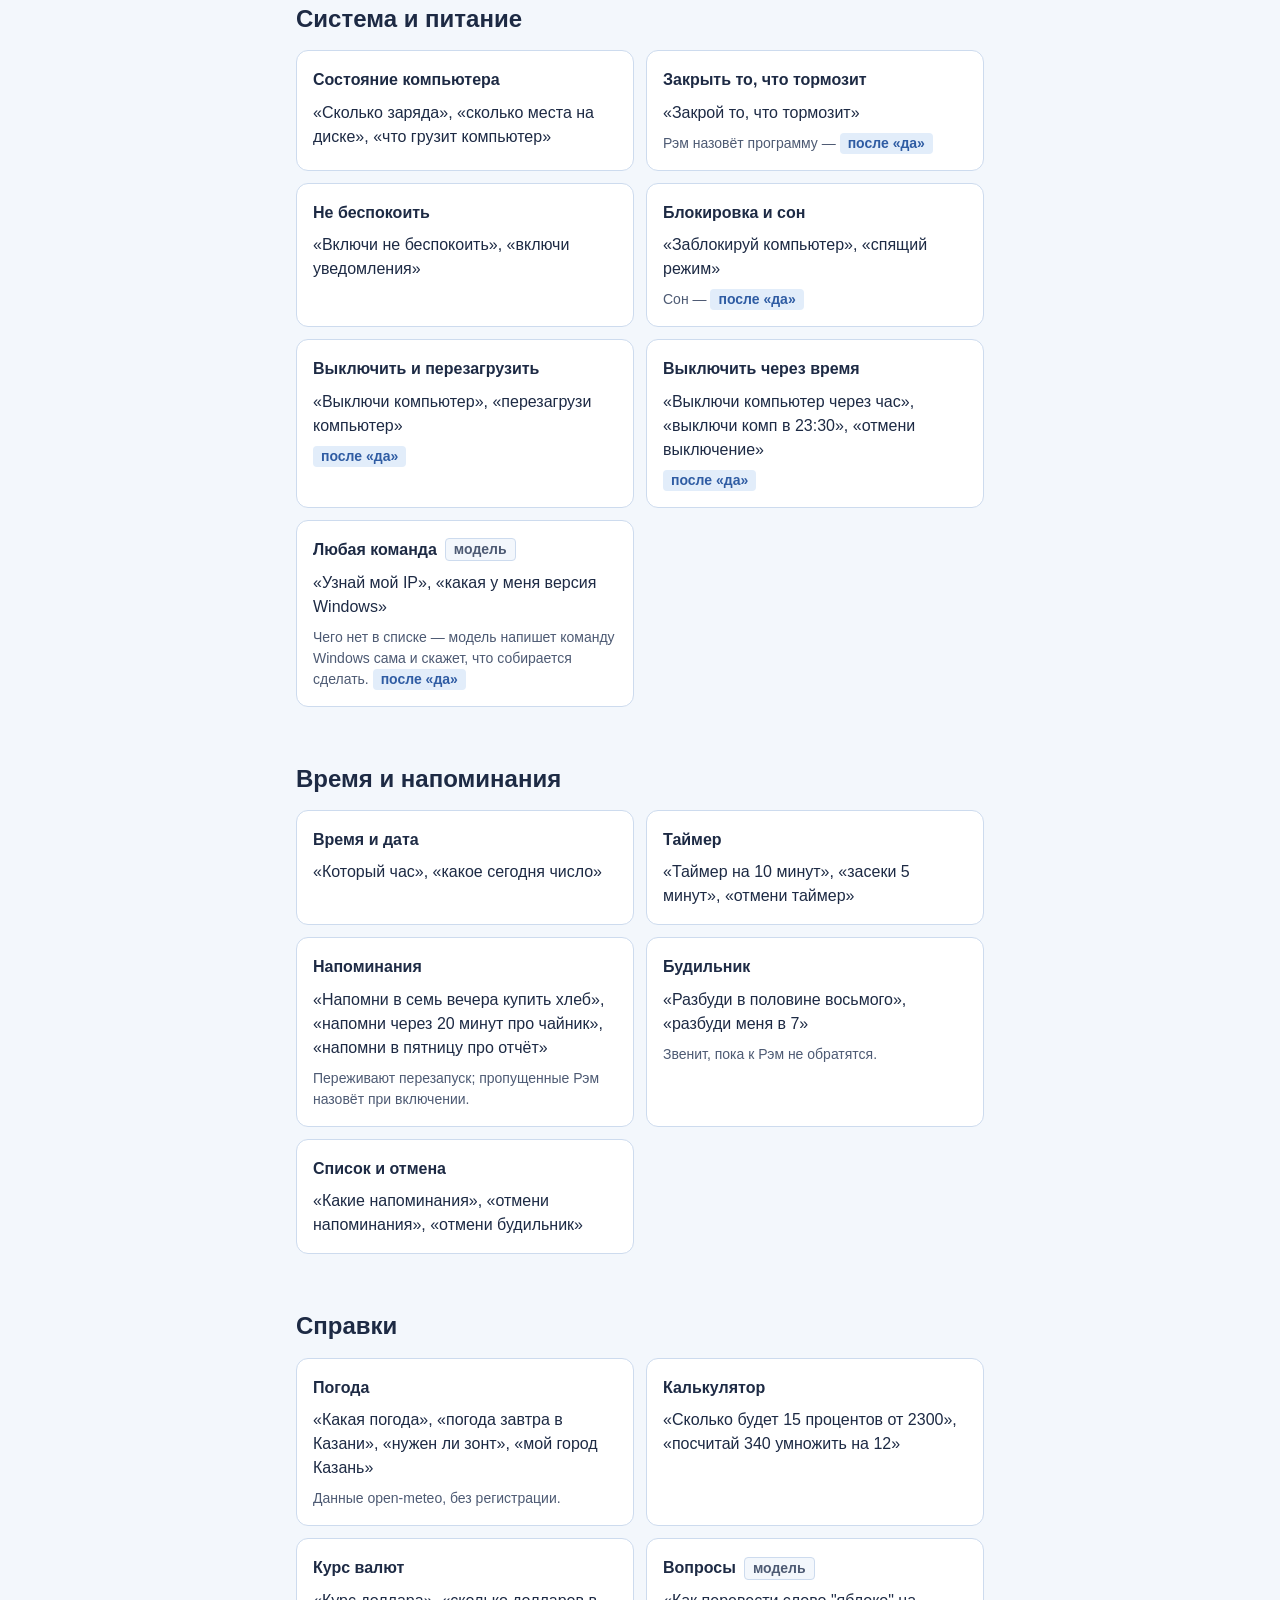
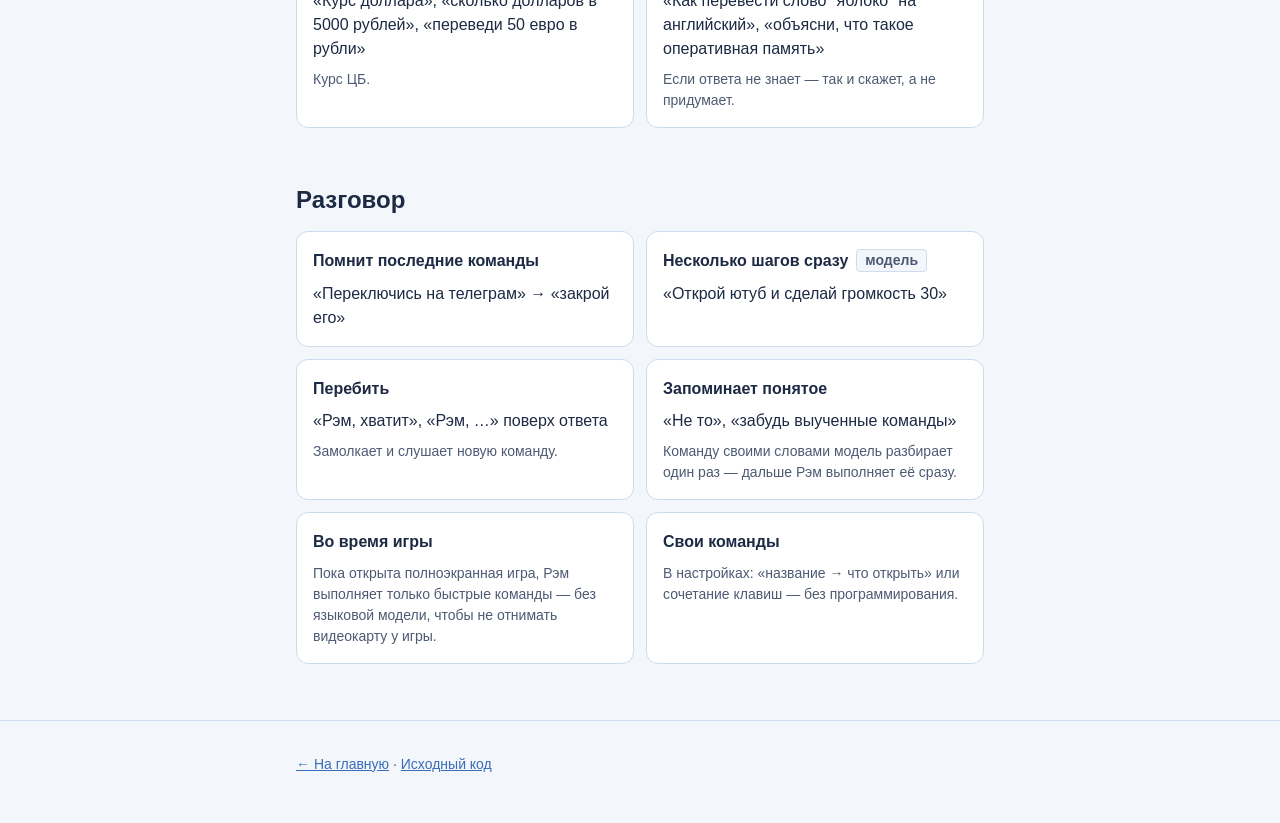
==== commit 6a125260: "Рэм 0.6.3: вкладки любым глаголом («включи предыдущую вкладку»), «обнови браузер», «включи музыку»/«" ====
--- a/docs/commands.html
+++ b/docs/commands.html
@@ -14,7 +14,7 @@
 <header class="hero">
   <div class="wrap">
     <h1>Что умеет Рэм</h1>
-    <p class="lead">Все команды по группам, версия 0.6.2. Сначала говорите «Рэм», затем команду. Фразы ниже — примеры: заучивать их не нужно, своими словами тоже поймёт.</p>
+    <p class="lead">Все команды по группам, версия 0.6.3. Сначала говорите «Рэм», затем команду. Фразы ниже — примеры: заучивать их не нужно, своими словами тоже поймёт.</p>
     <p class="meta"><a href="./">← На главную</a></p>
   </div>
 </header>
@@ -41,12 +41,13 @@
     <div class="cmds">
       <div class="cmd"><h3>Открыть программу или игру</h3><p class="say">«Открой телеграм», «запусти стим», «включи блокнот»</p><p>Любая программа из меню «Пуск».</p></div>
       <div class="cmd"><h3>Закрыть программу</h3><p class="say">«Закрой дискорд», «выключи браузер»</p><p>Окна закрываются вежливо: про несохранённое программа спросит сама.</p></div>
-      <div class="cmd"><h3>Переключиться на окно</h3><p class="say">«Переключись на телеграм», «перейди в браузер»</p></div>
+      <div class="cmd"><h3>Переключиться на окно</h3><p class="say">«Переключись на телеграм», «хром с почтой», «другое окно»</p><p>Несколько одинаковых окон — нужное по словам из заголовка; ещё раз то же — следующее.</p></div>
       <div class="cmd"><h3>Что открыто</h3><p class="say">«Что открыто», «какие программы открыты»</p></div>
       <div class="cmd"><h3>Свернуть и развернуть</h3><p class="say">«Сверни телеграм», «разверни браузер на весь экран», «верни окно как было», «сверни все окна»</p></div>
       <div class="cmd"><h3>Половина экрана и второй монитор</h3><p class="say">«Поставь окно влево», «блокнот вправо», «перенеси окно на второй монитор»</p><p>Без названия — то окно, с которым вы работаете.</p></div>
-      <div class="cmd"><h3>Вкладки браузера</h3><p class="say">«Переключись на вкладку почта», «следующая вкладка», «вкладка 3»</p><p>Edge и Chrome — по названию; в Firefox — по очереди.</p></div>
+      <div class="cmd"><h3>Вкладки браузера</h3><p class="say">«Переключись на вкладку почта», «включи предыдущую вкладку», «вкладка 3»</p><p>Edge и Chrome — по названию; в Firefox — по очереди.</p></div>
       <div class="cmd"><h3>Чаты в Telegram</h3><p class="say">«Открой чат Мама», «перейди в чат Работа»</p></div>
+      <div class="cmd"><h3>Отправить сообщение</h3><p class="say">«Напиши в телеграм маме, что я опоздаю», «отправь сообщение»</p><p>Чего не сказали — Рэм спросит: «Кому?», «Что написать?». Набранный текст отправит сразу. Читает вслух и отправляет <span class="tag">после «да»</span></p></div>
       <div class="cmd"><h3>Рабочие столы</h3><p class="say">«Новый рабочий стол», «следующий рабочий стол», «предыдущий рабочий стол», «закрой рабочий стол», «покажи все рабочие столы»</p></div>
     </div>
   </section>
@@ -55,7 +56,7 @@
     <h2>Клавиши и текст</h2>
     <div class="cmds">
       <div class="cmd"><h3>Клавиши голосом</h3><p class="say">«Скопируй», «вставь», «вырежи», «сохрани», «выдели всё», «отмени действие», «найди на странице», «нажми энтер»</p></div>
-      <div class="cmd"><h3>Браузер</h3><p class="say">«Новая вкладка», «закрой вкладку», «верни вкладку», «обнови страницу», «назад», «вперёд»</p></div>
+      <div class="cmd"><h3>Браузер</h3><p class="say">«Новая вкладка», «закрой вкладку», «верни вкладку», «обнови страницу», «назад», «вперёд»</p><p>«Обнови» из другой программы обновит последнее окно браузера.</p></div>
       <div class="cmd"><h3>Прокрутка</h3><p class="say">«Листай вниз», «прокрути вверх», «в начало», «в конец»</p></div>
       <div class="cmd"><h3>Раскладка</h3><p class="say">«Переключи раскладку», «английская раскладка», «переключи на русский»</p></div>
       <div class="cmd"><h3>Диктовка</h3><p class="say">«Записывай» … «с новой строки», «сотри последнее», «хватит»</p><p>Сказанное печатается туда, где курсор, со знаками препинания.</p></div>
@@ -69,6 +70,7 @@
     <h2>Звук и музыка</h2>
     <div class="cmds">
       <div class="cmd"><h3>Громкость</h3><p class="say">«Громче», «тише», «громкость 30», «выключи звук», «включи звук»</p></div>
+      <div class="cmd"><h3>Включить музыку</h3><p class="say">«Включи музыку», «в музыку», «открой Яндекс Музыку», «выключи музыку»</p><p>Запускает Яндекс Музыку (или Spotify) и воспроизведение; если уже играет — не трогает.</p></div>
       <div class="cmd"><h3>Музыка и видео</h3><p class="say">«Пауза», «продолжи», «следующий трек», «предыдущий трек»</p></div>
       <div class="cmd"><h3>Громкость одной программы</h3><p class="say">«Сделай дискорд тише», «громкость браузера 30», «выключи звук в браузере»</p></div>
       <div class="cmd"><h3>Наушники или колонки</h3><p class="say">«Переключи звук на наушники», «на колонки», «переключи звук»</p></div>
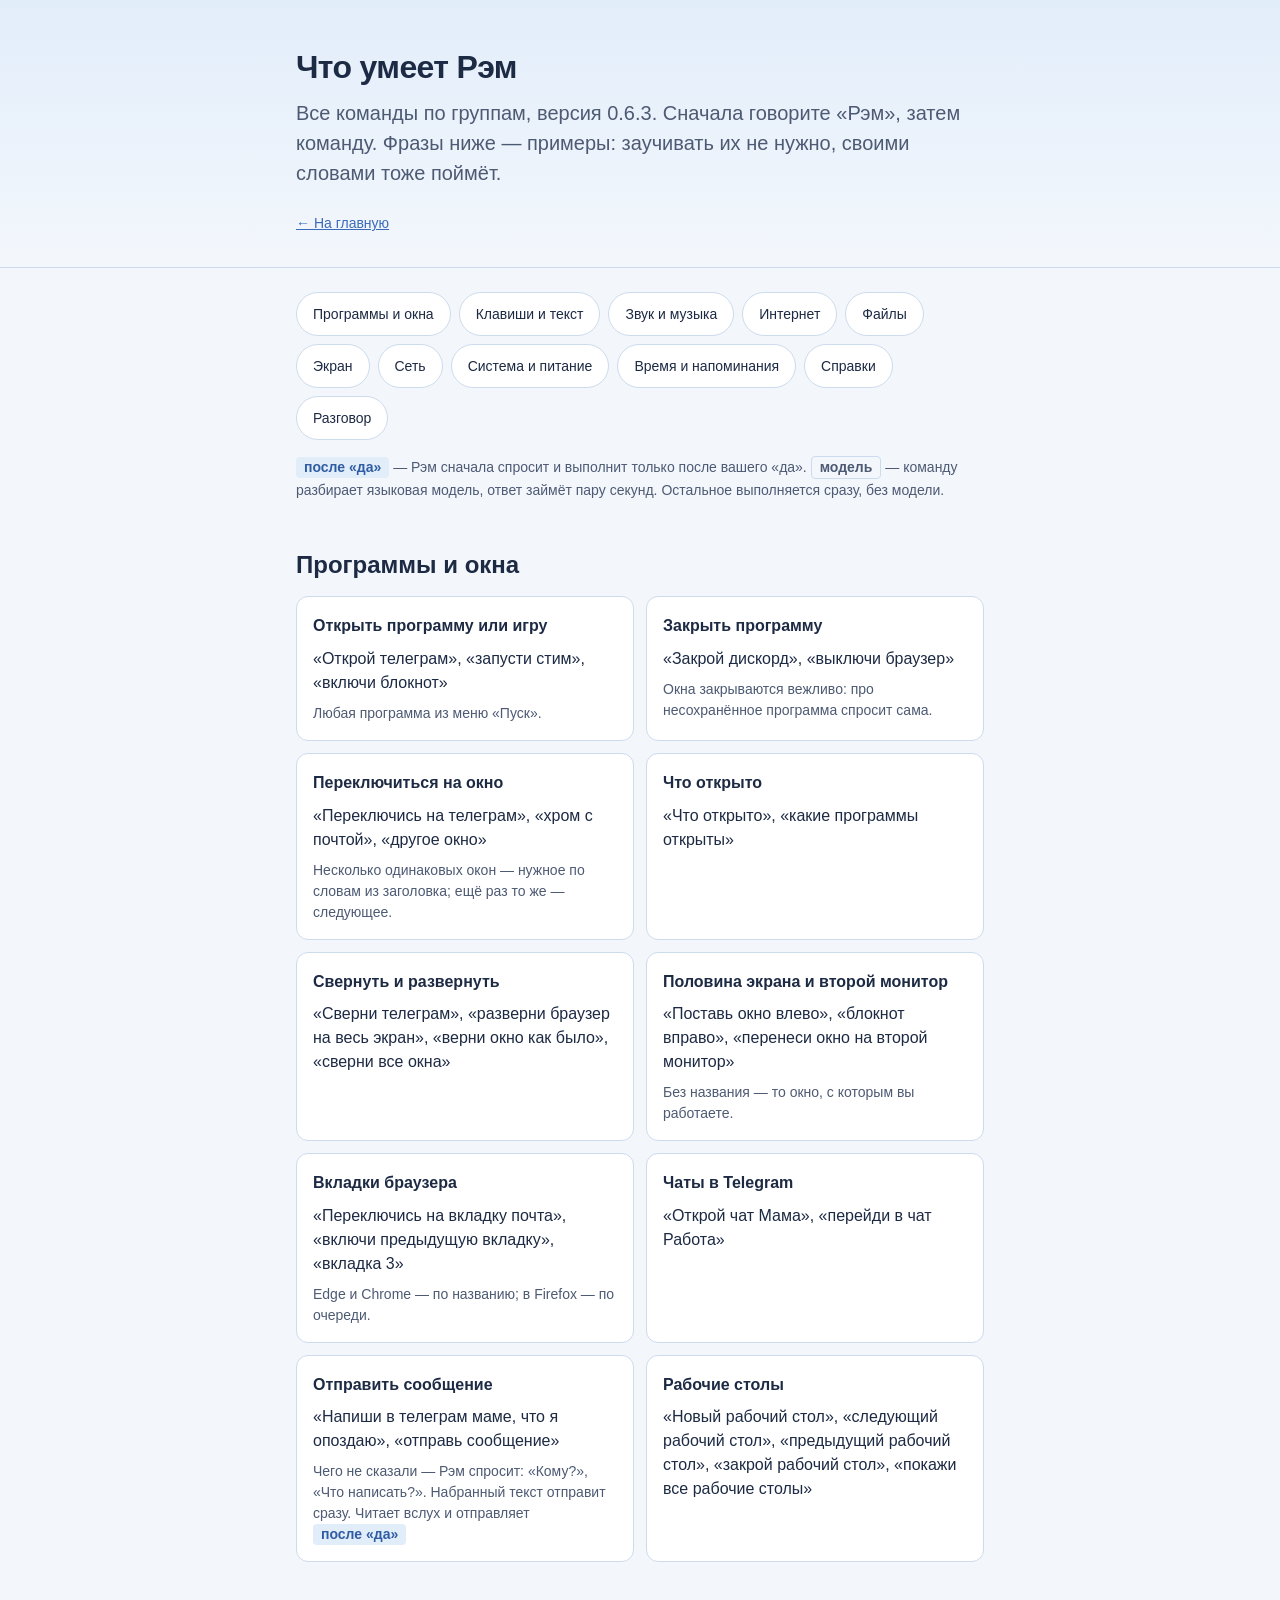
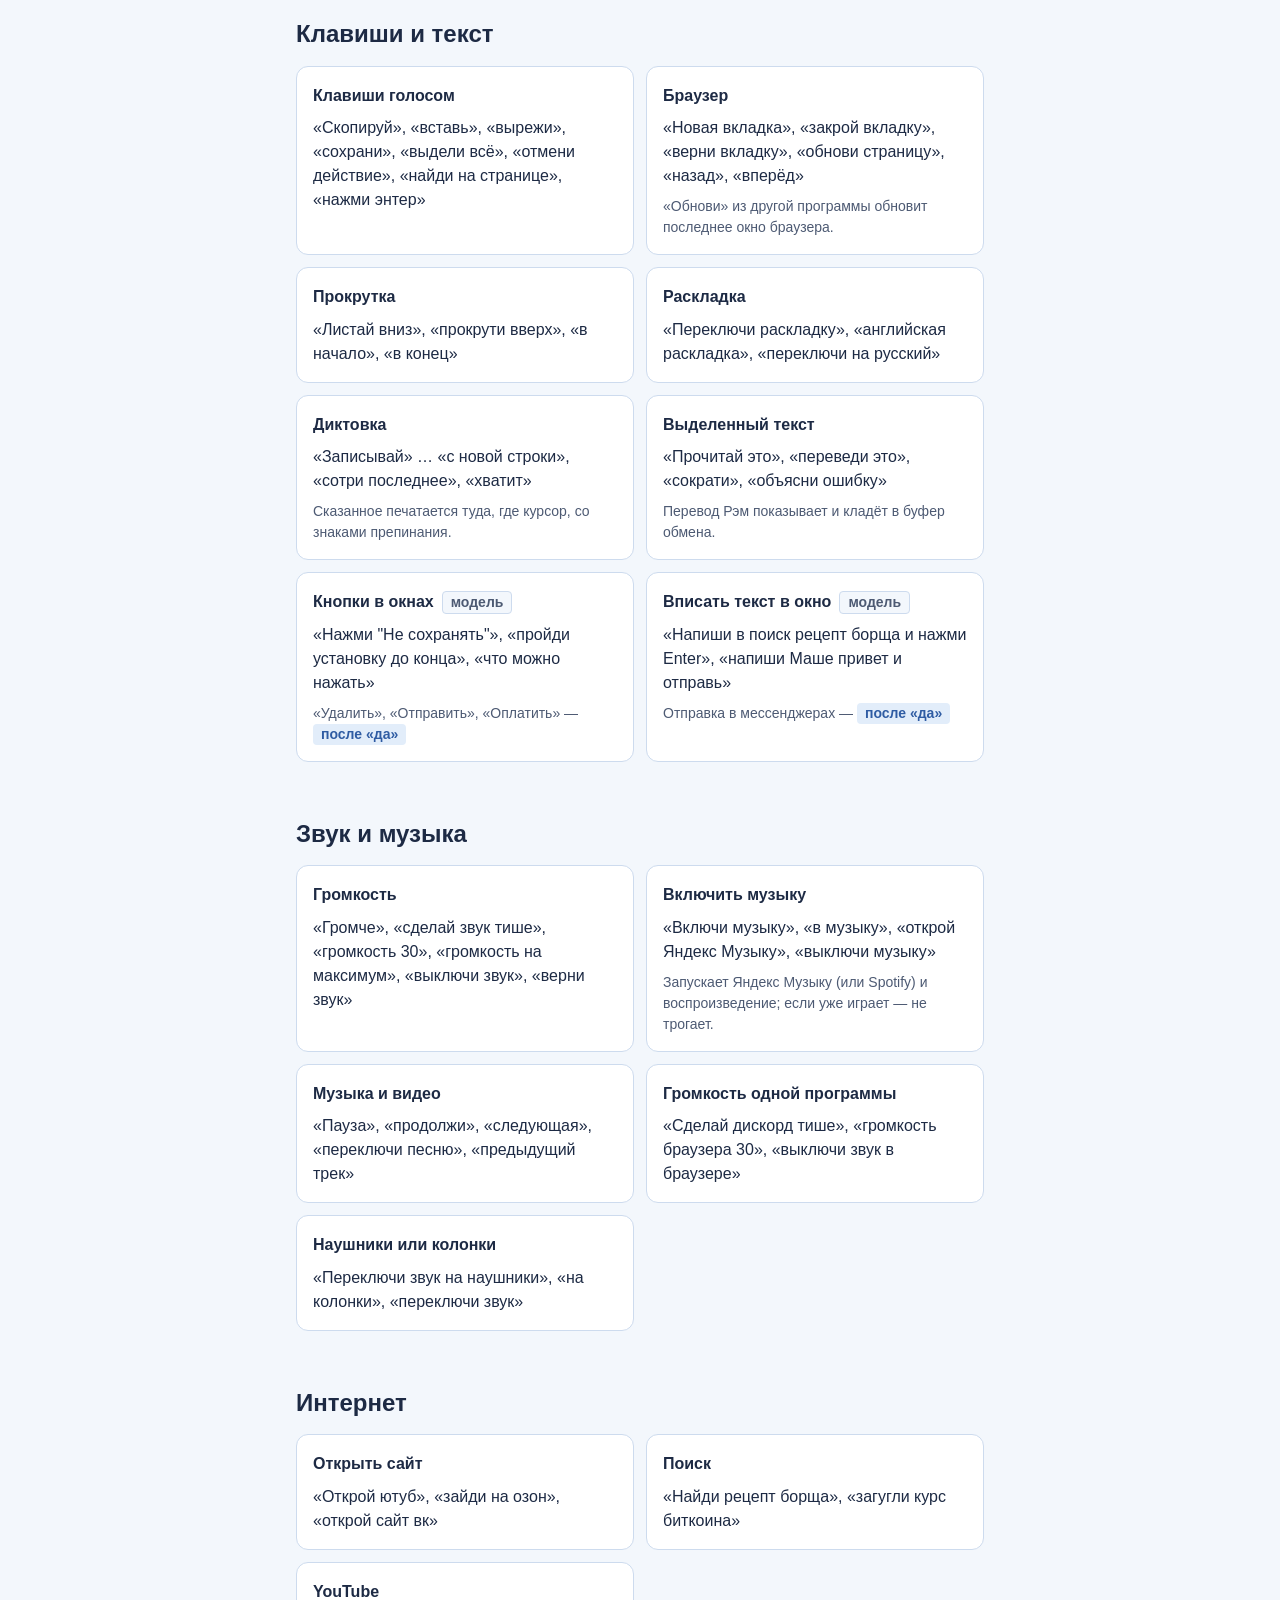
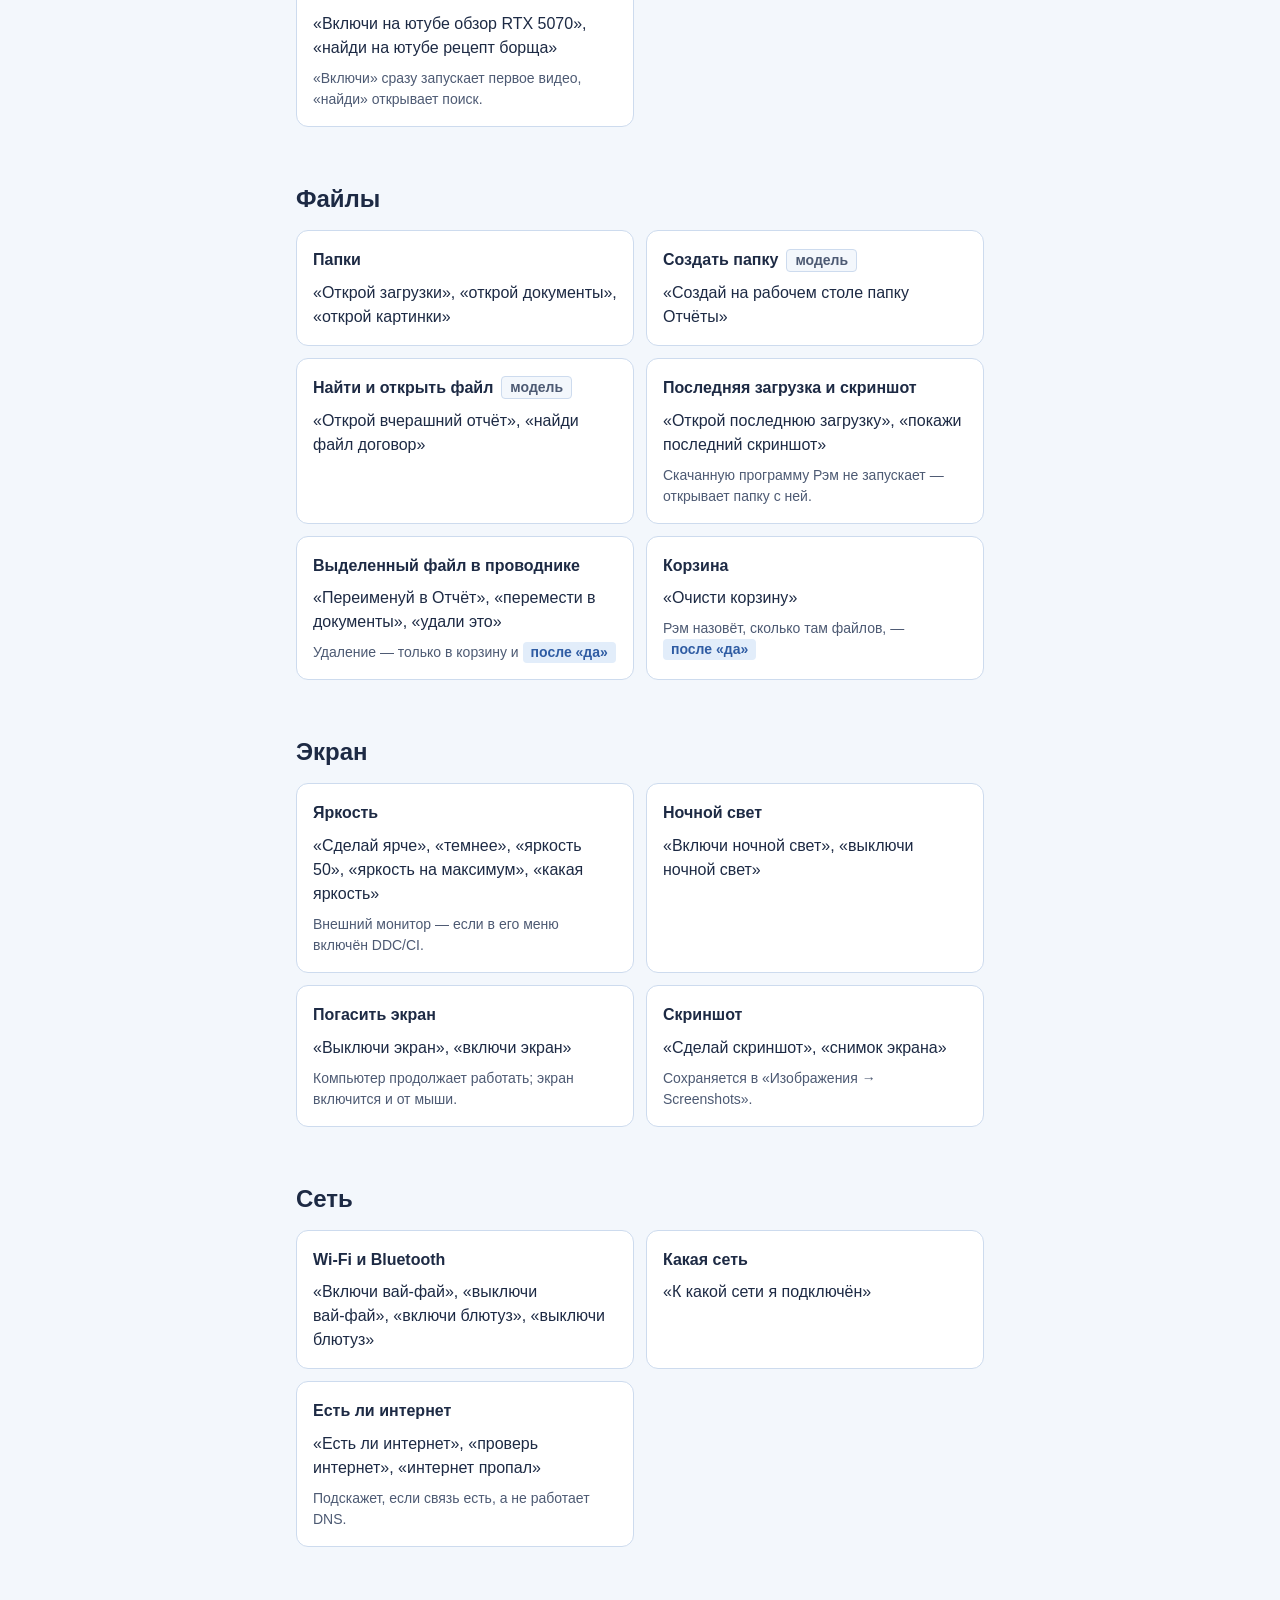
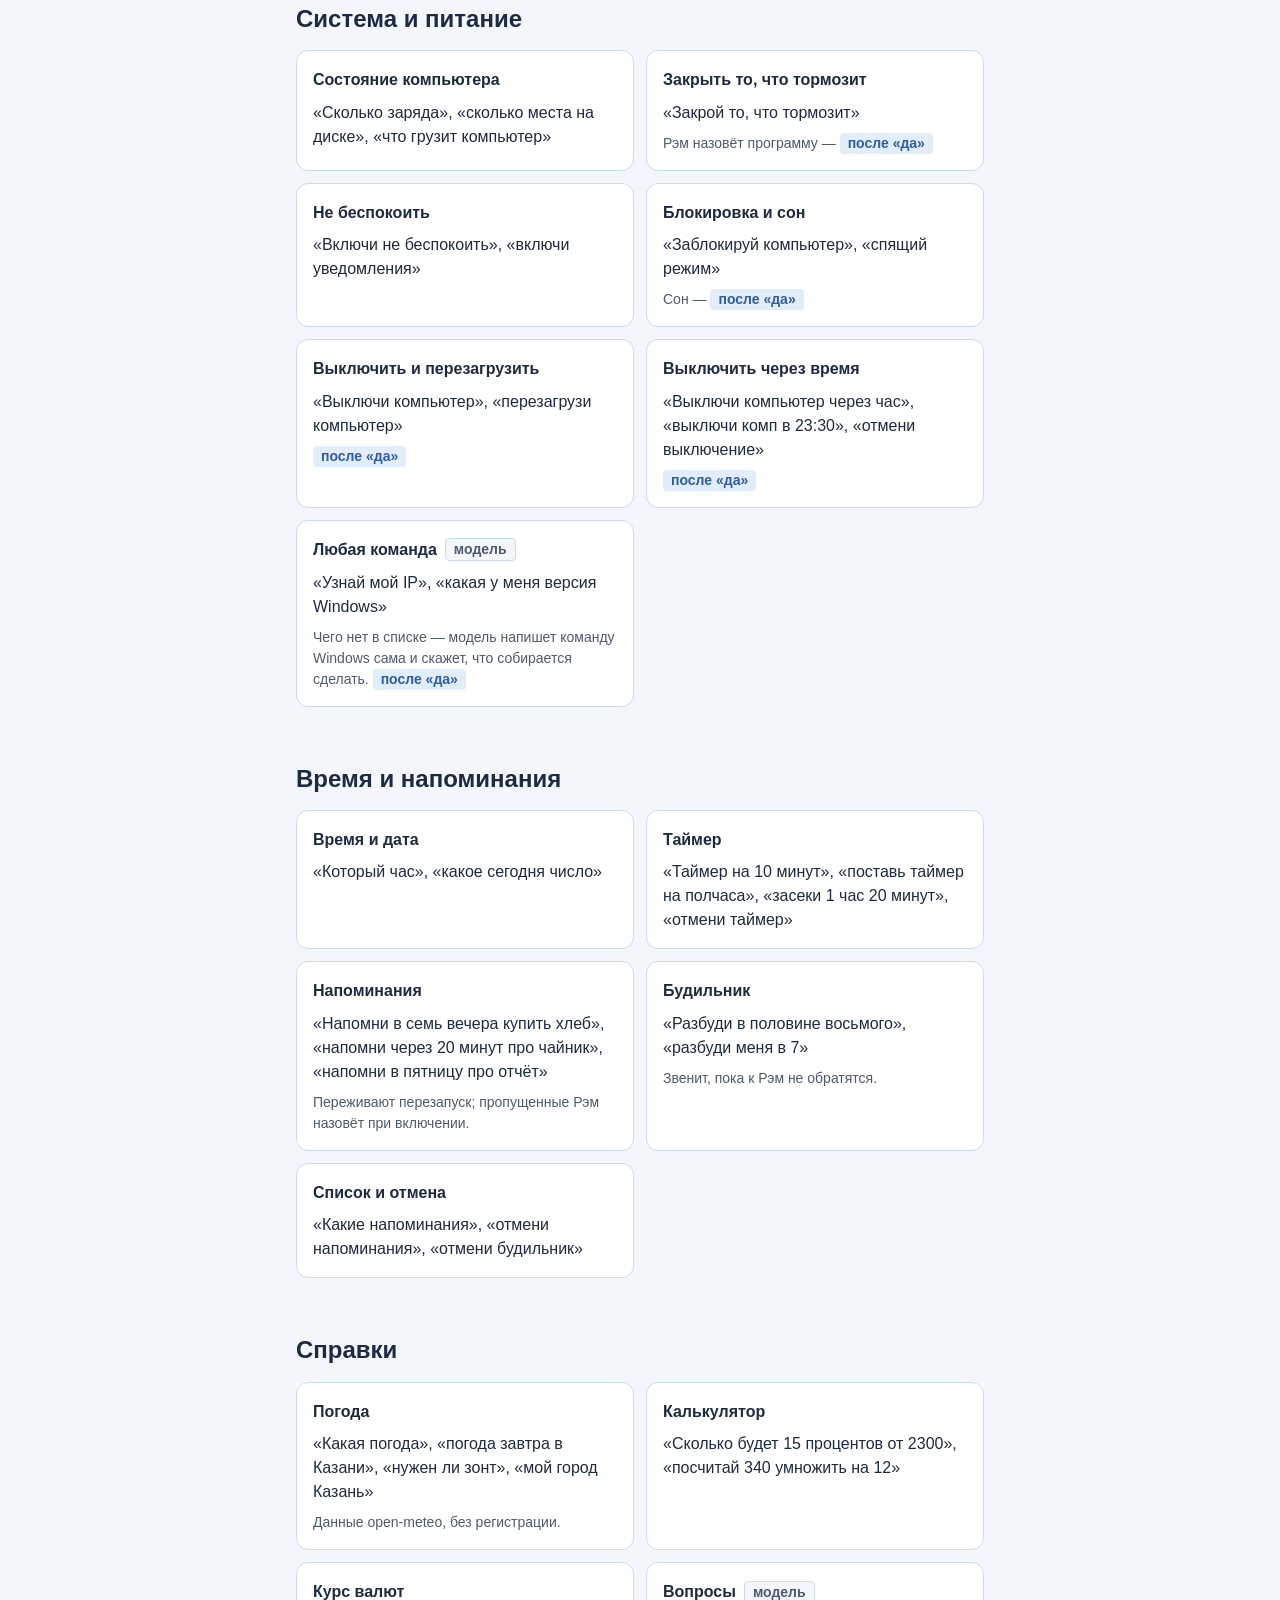
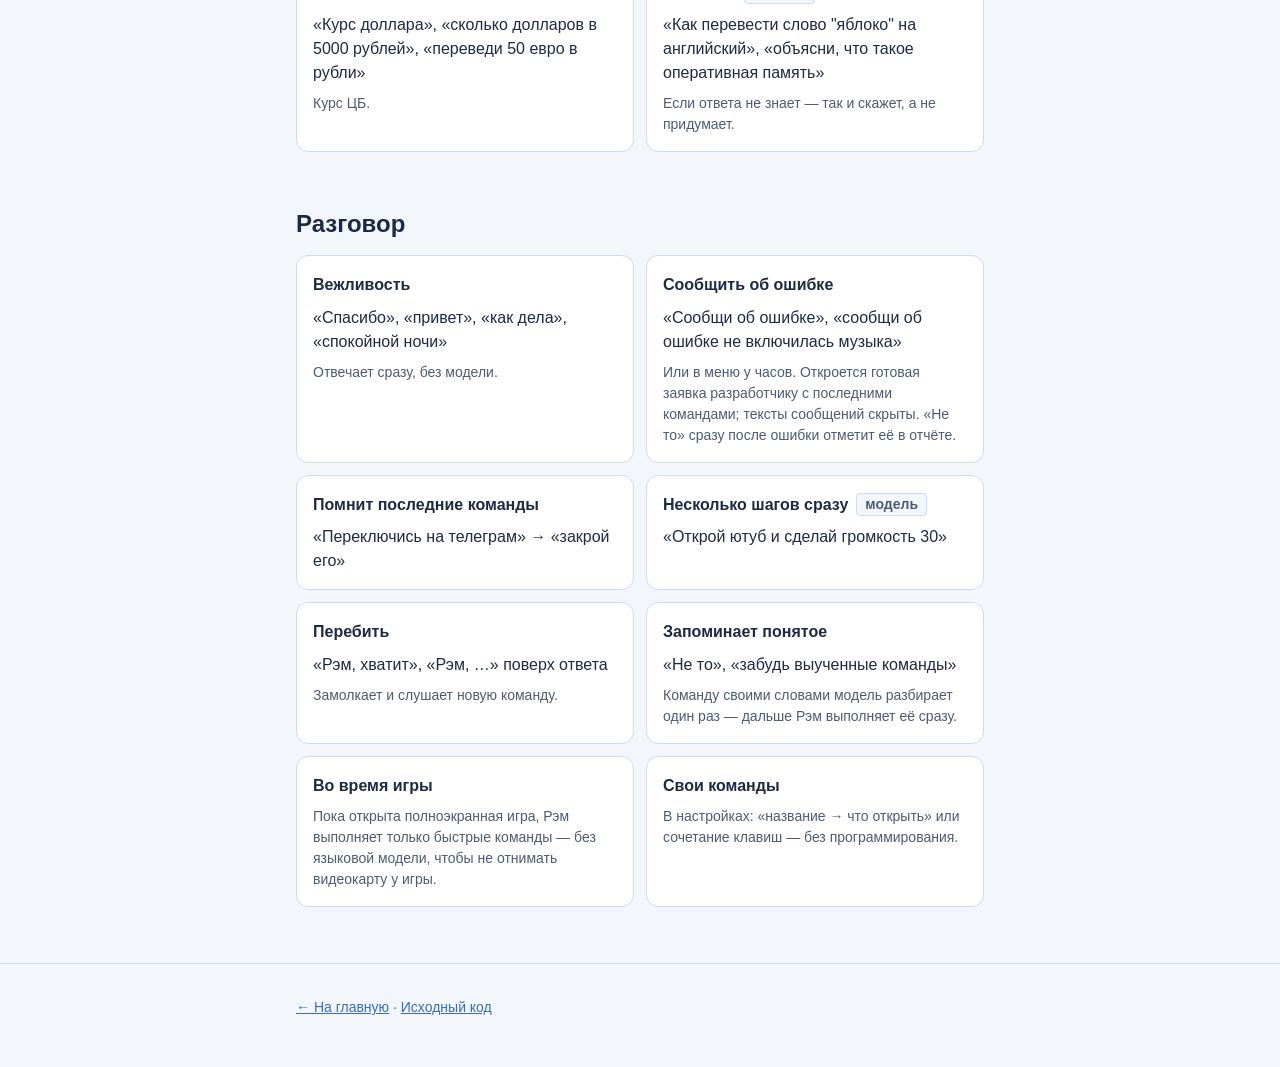
==== commit 2726fa91: "Быстрее и надёжнее: ~50 частых фраз без модели (время, таймер «на полчаса», громкость, треки, сайты," ====
--- a/docs/commands.html
+++ b/docs/commands.html
@@ -69,9 +69,9 @@
   <section id="sound">
     <h2>Звук и музыка</h2>
     <div class="cmds">
-      <div class="cmd"><h3>Громкость</h3><p class="say">«Громче», «тише», «громкость 30», «выключи звук», «включи звук»</p></div>
+      <div class="cmd"><h3>Громкость</h3><p class="say">«Громче», «сделай звук тише», «громкость 30», «громкость на максимум», «выключи звук», «верни звук»</p></div>
       <div class="cmd"><h3>Включить музыку</h3><p class="say">«Включи музыку», «в музыку», «открой Яндекс Музыку», «выключи музыку»</p><p>Запускает Яндекс Музыку (или Spotify) и воспроизведение; если уже играет — не трогает.</p></div>
-      <div class="cmd"><h3>Музыка и видео</h3><p class="say">«Пауза», «продолжи», «следующий трек», «предыдущий трек»</p></div>
+      <div class="cmd"><h3>Музыка и видео</h3><p class="say">«Пауза», «продолжи», «следующая», «переключи песню», «предыдущий трек»</p></div>
       <div class="cmd"><h3>Громкость одной программы</h3><p class="say">«Сделай дискорд тише», «громкость браузера 30», «выключи звук в браузере»</p></div>
       <div class="cmd"><h3>Наушники или колонки</h3><p class="say">«Переключи звук на наушники», «на колонки», «переключи звук»</p></div>
     </div>
@@ -134,7 +134,7 @@
     <h2>Время и напоминания</h2>
     <div class="cmds">
       <div class="cmd"><h3>Время и дата</h3><p class="say">«Который час», «какое сегодня число»</p></div>
-      <div class="cmd"><h3>Таймер</h3><p class="say">«Таймер на 10 минут», «засеки 5 минут», «отмени таймер»</p></div>
+      <div class="cmd"><h3>Таймер</h3><p class="say">«Таймер на 10 минут», «поставь таймер на полчаса», «засеки 1 час 20 минут», «отмени таймер»</p></div>
       <div class="cmd"><h3>Напоминания</h3><p class="say">«Напомни в семь вечера купить хлеб», «напомни через 20 минут про чайник», «напомни в пятницу про отчёт»</p><p>Переживают перезапуск; пропущенные Рэм назовёт при включении.</p></div>
       <div class="cmd"><h3>Будильник</h3><p class="say">«Разбуди в половине восьмого», «разбуди меня в 7»</p><p>Звенит, пока к Рэм не обратятся.</p></div>
       <div class="cmd"><h3>Список и отмена</h3><p class="say">«Какие напоминания», «отмени напоминания», «отмени будильник»</p></div>
@@ -154,6 +154,8 @@
   <section id="talk">
     <h2>Разговор</h2>
     <div class="cmds">
+      <div class="cmd"><h3>Вежливость</h3><p class="say">«Спасибо», «привет», «как дела», «спокойной ночи»</p><p>Отвечает сразу, без модели.</p></div>
+      <div class="cmd"><h3>Сообщить об ошибке</h3><p class="say">«Сообщи об ошибке», «сообщи об ошибке не включилась музыка»</p><p>Или в меню у часов. Откроется готовая заявка разработчику с последними командами; тексты сообщений скрыты. «Не то» сразу после ошибки отметит её в отчёте.</p></div>
       <div class="cmd"><h3>Помнит последние команды</h3><p class="say">«Переключись на телеграм» → «закрой его»</p></div>
       <div class="cmd"><h3>Несколько шагов сразу <span class="tag tag-model">модель</span></h3><p class="say">«Открой ютуб и сделай громкость 30»</p></div>
       <div class="cmd"><h3>Перебить</h3><p class="say">«Рэм, хватит», «Рэм, …» поверх ответа</p><p>Замолкает и слушает новую команду.</p></div>
